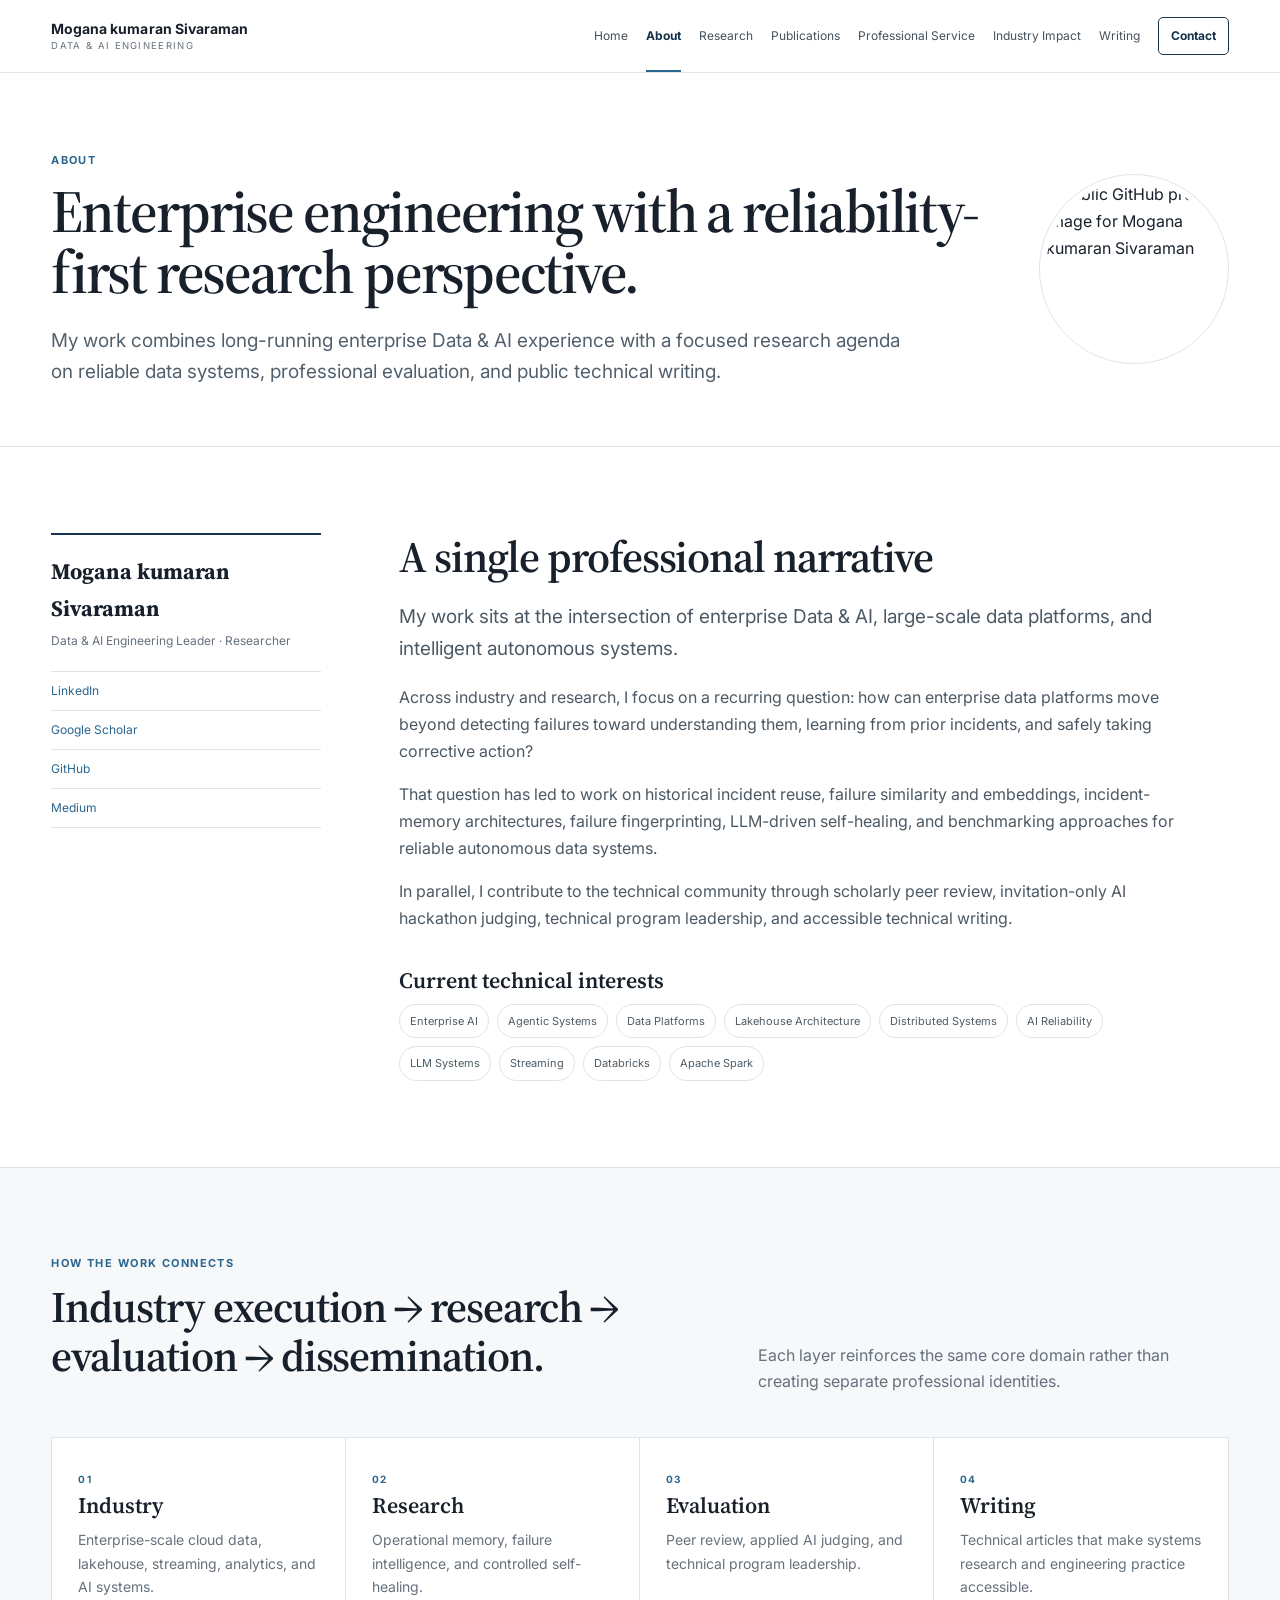
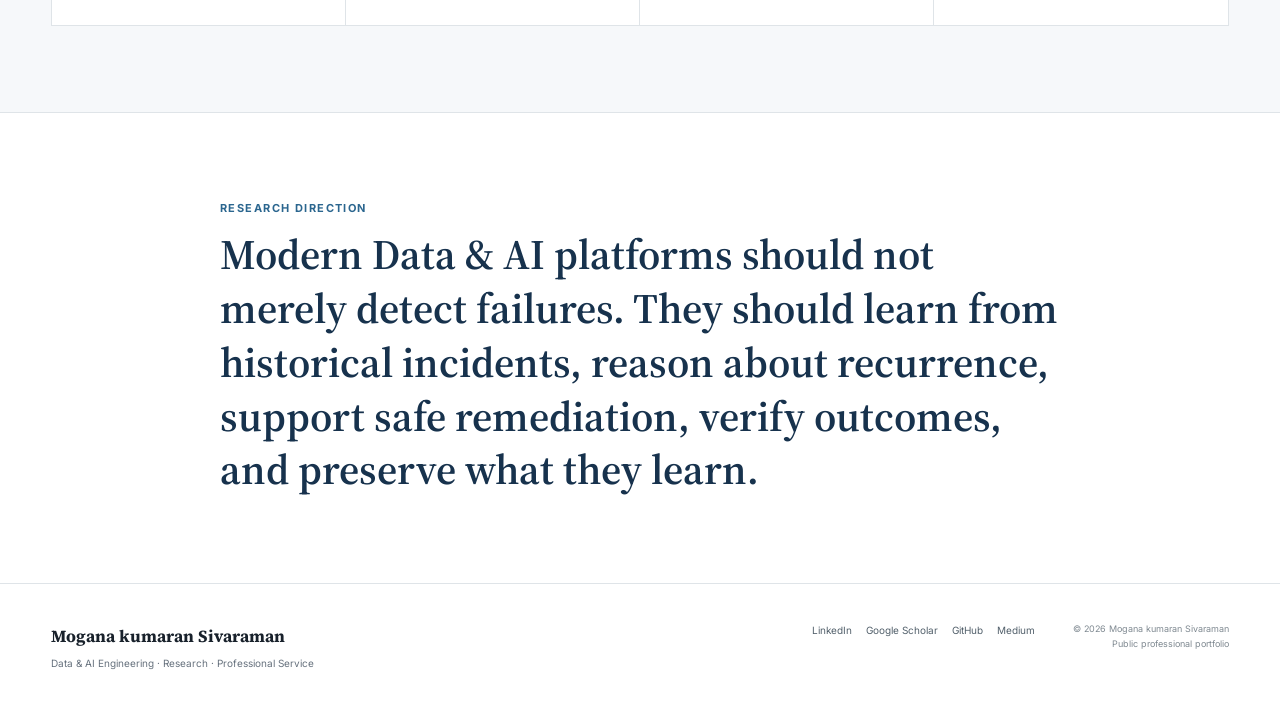
==== about.html @ 0a584a4e "v1 draft of portfolio v1 draft of portfolio" ====
<!doctype html><html lang="en"><head>
<meta charset="utf-8"><meta name="viewport" content="width=device-width,initial-scale=1">
<title>About | Mogana kumaran Sivaraman</title><meta name="description" content="Professional background and technical focus of Mogana kumaran Sivaraman in Data &amp; AI Engineering, enterprise data platforms, AI systems, and reliability research.">
<link rel="canonical" href="https://YOUR-DOMAIN.com/about.html"><link rel="icon" href="favicon.svg" type="image/svg+xml"><link rel="stylesheet" href="styles.css">
<link rel="preconnect" href="https://fonts.googleapis.com"><link rel="preconnect" href="https://fonts.gstatic.com" crossorigin>
<link href="https://fonts.googleapis.com/css2?family=Inter:wght@400;500;600;700&amp;family=Source+Serif+4:opsz,wght@8..60,500;8..60,600&amp;display=swap" rel="stylesheet">
<meta property="og:title" content="About | Mogana kumaran Sivaraman"><meta property="og:description" content="Professional background and technical focus of Mogana kumaran Sivaraman in Data &amp; AI Engineering, enterprise data platforms, AI systems, and reliability research."><meta property="og:type" content="profile"><meta property="og:url" content="https://YOUR-DOMAIN.com/about.html">
<script type="application/ld+json">{"@context":"https://schema.org","@type":"ProfilePage","mainEntity":{"@type":"Person","name":"Mogana kumaran Sivaraman","url":"https://YOUR-DOMAIN.com/","jobTitle":"Data & AI Engineering Leader and Researcher","image":"https://avatars.githubusercontent.com/u/12140882?v=4","knowsAbout":["Enterprise Data & AI","Agentic Data Systems","Lakehouse Reliability","Operational Intelligence","Large Language Models","AI Reliability","Data Platform Architecture"],"sameAs":["https://www.linkedin.com/in/mogana-kumaran-s-8ab02026/","https://scholar.google.com/citations?user=x5o-nY0AAAAJ&hl=en","https://github.com/moganakumaran","https://medium.com/@moganakumaran"]}}</script>
</head><body><a class="skip-link" href="#main">Skip to content</a>
<header class="site-header"><div class="shell nav-shell">
<a class="brand" href="index.html" aria-label="Mogana kumaran Sivaraman home"><span class="brand-text"><strong>Mogana kumaran Sivaraman</strong><small>Data &amp; AI Engineering</small></span></a>
<button class="menu-btn" aria-label="Toggle navigation" aria-expanded="false" aria-controls="site-nav">Menu</button>
<nav class="nav-links" id="site-nav" aria-label="Primary"><a class="nav-link" href="index.html">Home</a><a class="nav-link active" href="about.html" aria-current="page">About</a><a class="nav-link" href="research.html">Research</a><a class="nav-link" href="publications.html">Publications</a><a class="nav-link" href="professional-service.html">Professional Service</a><a class="nav-link" href="industry-impact.html">Industry Impact</a><a class="nav-link" href="writing.html">Writing</a><a class="contact-button" href="contact.html">Contact</a></nav>
</div></header><main id="main">
<section class="page-hero"><div class="shell page-hero-grid"><div><div class="kicker">About</div><h1>Enterprise engineering with a reliability-first research perspective.</h1><p class="lede">My work combines long-running enterprise Data &amp; AI experience with a focused research agenda on reliable data systems, professional evaluation, and public technical writing.</p></div><img class="about-photo" src="https://avatars.githubusercontent.com/u/12140882?v=4" alt="Public GitHub profile image for Mogana kumaran Sivaraman"></div></section>
<section class="section"><div class="shell about-layout"><aside class="profile-sidebar"><div class="sidebar-name"><strong>Mogana kumaran Sivaraman</strong><span>Data &amp; AI Engineering Leader · Researcher</span></div><div class="sidebar-links"><a href="https://www.linkedin.com/in/mogana-kumaran-s-8ab02026/" target="_blank" rel="me noopener">LinkedIn</a><a href="https://scholar.google.com/citations?user=x5o-nY0AAAAJ&hl=en" target="_blank" rel="me noopener">Google Scholar</a><a href="https://github.com/moganakumaran" target="_blank" rel="me noopener">GitHub</a><a href="https://medium.com/@moganakumaran" target="_blank" rel="me noopener">Medium</a></div></aside><div class="prose-column"><h2>A single professional narrative</h2><p class="large-copy">My work sits at the intersection of enterprise Data &amp; AI, large-scale data platforms, and intelligent autonomous systems.</p><p>Across industry and research, I focus on a recurring question: how can enterprise data platforms move beyond detecting failures toward understanding them, learning from prior incidents, and safely taking corrective action?</p><p>That question has led to work on historical incident reuse, failure similarity and embeddings, incident-memory architectures, failure fingerprinting, LLM-driven self-healing, and benchmarking approaches for reliable autonomous data systems.</p><p>In parallel, I contribute to the technical community through scholarly peer review, invitation-only AI hackathon judging, technical program leadership, and accessible technical writing.</p><h3>Current technical interests</h3><div class="tag-cloud"><span>Enterprise AI</span><span>Agentic Systems</span><span>Data Platforms</span><span>Lakehouse Architecture</span><span>Distributed Systems</span><span>AI Reliability</span><span>LLM Systems</span><span>Streaming</span><span>Databricks</span><span>Apache Spark</span></div></div></div></section>
<section class="section soft"><div class="shell"><div class="section-intro"><div><div class="kicker">How the work connects</div><h2>Industry execution → research → evaluation → dissemination.</h2></div><p>Each layer reinforces the same core domain rather than creating separate professional identities.</p></div><div class="process-grid"><article><span>01</span><h3>Industry</h3><p>Enterprise-scale cloud data, lakehouse, streaming, analytics, and AI systems.</p></article><article><span>02</span><h3>Research</h3><p>Operational memory, failure intelligence, and controlled self-healing.</p></article><article><span>03</span><h3>Evaluation</h3><p>Peer review, applied AI judging, and technical program leadership.</p></article><article><span>04</span><h3>Writing</h3><p>Technical articles that make systems research and engineering practice accessible.</p></article></div></div></section>
<section class="section statement-section"><div class="shell narrow"><div class="kicker">Research direction</div><blockquote>Modern Data &amp; AI platforms should not merely detect failures. They should learn from historical incidents, reason about recurrence, support safe remediation, verify outcomes, and preserve what they learn.</blockquote></div></section>
</main><footer class="site-footer"><div class="shell footer-grid">
<div><strong>Mogana kumaran Sivaraman</strong><p>Data &amp; AI Engineering · Research · Professional Service</p></div>
<nav class="footer-links" aria-label="External profiles"><a href="https://www.linkedin.com/in/mogana-kumaran-s-8ab02026/" target="_blank" rel="me noopener">LinkedIn</a><a href="https://scholar.google.com/citations?user=x5o-nY0AAAAJ&hl=en" target="_blank" rel="me noopener">Google Scholar</a><a href="https://github.com/moganakumaran" target="_blank" rel="me noopener">GitHub</a><a href="https://medium.com/@moganakumaran" target="_blank" rel="me noopener">Medium</a></nav>
<div class="footer-meta">© <span data-year></span> Mogana kumaran Sivaraman<br><span>Public professional portfolio</span></div>
</div></footer><script src="script.js"></script></body></html>
---- styles.css ----
:root{
  --bg:#ffffff;--surface:#f6f8fa;--surface-2:#eef2f5;--ink:#18212b;--muted:#66717d;--line:#dfe4e8;
  --navy:#17324d;--navy-2:#244c6e;--blue:#2b668f;--blue-soft:#eaf2f7;--green:#2f6d5f;--green-soft:#edf6f2;
  --serif:"Source Serif 4","Iowan Old Style","Palatino Linotype",Georgia,serif;
  --sans:"Inter","SF Pro Text","Segoe UI",system-ui,-apple-system,sans-serif;
  --max:1220px;--narrow:840px;--shadow:0 18px 50px rgba(23,50,77,.08);--radius:10px;
}
*{box-sizing:border-box}html{scroll-behavior:smooth}body{margin:0;background:var(--bg);color:var(--ink);font-family:var(--sans);line-height:1.68;-webkit-font-smoothing:antialiased}a{color:var(--blue);text-decoration:none}a:hover{text-decoration:underline}svg{width:1em;height:1em;fill:none;stroke:currentColor;stroke-width:1.8;stroke-linecap:round;stroke-linejoin:round;vertical-align:-.14em}.shell{width:min(92%,var(--max));margin:0 auto}.narrow{max-width:var(--narrow)}.skip-link{position:absolute;left:-10000px;top:10px;background:#fff;border:1px solid var(--line);padding:10px 14px;z-index:999}.skip-link:focus{left:10px}.kicker,.eyebrow{text-transform:uppercase;letter-spacing:.13em;font-size:11px;font-weight:700;color:var(--blue);margin-bottom:11px}.kicker.light{color:#a9c9df}h1,h2,h3,blockquote{font-family:var(--serif);font-weight:600;color:var(--ink)}h1{font-size:clamp(42px,5.9vw,72px);line-height:1.02;letter-spacing:-.035em;margin:0 0 22px}h2{font-size:clamp(30px,3.4vw,44px);line-height:1.13;letter-spacing:-.024em;margin:0 0 14px}h3{font-size:22px;line-height:1.28;margin:0 0 9px}.lede{font-size:19px;line-height:1.65;color:#52606d;margin:0;max-width:850px}.large-copy{font-size:19px;color:#485661;line-height:1.7}.section{padding:86px 0}.section.soft{background:var(--surface);border-top:1px solid var(--line);border-bottom:1px solid var(--line)}.section-intro{display:grid;grid-template-columns:minmax(0,1.15fr) minmax(300px,.85fr);gap:70px;align-items:end;margin-bottom:42px}.section-intro>p{color:var(--muted);margin:0}.section-side-link{justify-self:end;align-self:end;font-weight:700;font-size:13px}.section-cta{margin-top:32px}.text-link{display:inline-flex;align-items:center;gap:8px;font-size:13px;font-weight:600}.text-link.strong{font-weight:700}.button{display:inline-flex;align-items:center;gap:8px;min-height:44px;padding:10px 15px;border:1px solid var(--navy);border-radius:6px;font-size:13px;font-weight:700;transition:transform .15s ease,box-shadow .15s ease}.button:hover{text-decoration:none;transform:translateY(-1px)}.button.primary{background:var(--navy);color:#fff}.button.secondary{background:#fff;color:var(--navy)}.button.text-button{border-color:transparent;color:var(--navy);padding-inline:5px}.light-button{background:#fff;color:var(--navy);border-color:#fff}
.site-header{position:sticky;top:0;z-index:80;background:rgba(255,255,255,.96);backdrop-filter:blur(14px);border-bottom:1px solid rgba(223,228,232,.9)}.nav-shell{min-height:72px;display:flex;align-items:center;justify-content:space-between;gap:26px}.brand{display:flex;align-items:center;color:var(--ink);min-width:252px}.brand:hover{text-decoration:none}.brand-monogram{width:38px;height:38px;display:grid;place-items:center;border:1px solid var(--navy);color:var(--navy);font-family:var(--serif);font-weight:700;font-size:13px}.brand-text{display:grid;line-height:1.12}.brand-text strong{font-size:14px;letter-spacing:.002em}.brand-text small{font-size:9.5px;text-transform:uppercase;letter-spacing:.14em;color:var(--muted);margin-top:4px}.nav-links{display:flex;align-items:center;gap:18px;font-size:12px;white-space:nowrap}.nav-link{color:#45515c;padding:26px 0 24px;border-bottom:2px solid transparent}.nav-link.active{color:var(--navy);border-color:var(--blue);font-weight:700}.contact-button{padding:8px 12px;border:1px solid var(--navy);border-radius:5px;color:var(--navy);font-weight:700}.contact-button:hover{text-decoration:none;background:var(--navy);color:#fff}.menu-btn{display:none;border:1px solid var(--line);background:#fff;border-radius:5px;padding:8px 11px;color:var(--ink)}
.hero{padding:88px 0 78px}.hero-layout{display:grid;grid-template-columns:minmax(0,1.35fr) minmax(270px,.65fr);gap:82px;align-items:center}.hero-role{font-size:15px;font-weight:650;color:var(--navy);margin:-8px 0 20px}.hero-actions{display:flex;gap:10px;align-items:center;flex-wrap:wrap;margin:30px 0 26px}.identity-links{display:flex;gap:17px;flex-wrap:wrap;font-size:12px}.identity-links a{color:#4a5862;font-weight:600}.portrait-panel{background:var(--surface);border:1px solid var(--line);padding:12px;box-shadow:var(--shadow)}.profile-photo{display:block;width:100%;aspect-ratio:1/1;object-fit:cover;background:var(--surface-2)}.portrait-caption{padding:18px 10px 10px;display:grid}.portrait-caption strong{font-family:var(--serif);font-size:19px}.portrait-caption span{font-size:12px;color:var(--navy);margin-top:4px}.portrait-caption small{font-size:10px;line-height:1.5;color:#87919a;margin-top:10px}.credibility-strip{background:var(--navy);color:#fff}.metrics{display:grid;grid-template-columns:repeat(4,1fr)}.metrics>div{padding:27px 25px;border-right:1px solid rgba(255,255,255,.14)}.metrics>div:last-child{border-right:0}.metrics strong{display:block;font-family:var(--serif);font-size:34px;line-height:1}.metrics span{display:block;font-size:11px;color:#c6d5df;margin-top:8px}.focus-grid{display:grid;grid-template-columns:repeat(3,1fr);border:1px solid var(--line);background:#fff}.focus-grid.four{grid-template-columns:repeat(4,1fr)}.focus-grid article{padding:28px;border-right:1px solid var(--line)}.focus-grid article:last-child{border-right:0}.focus-grid article>span,.process-grid article>span{font-size:10px;letter-spacing:.13em;color:var(--blue);font-weight:700}.focus-grid p,.process-grid p{color:var(--muted);font-size:14px;margin:0}.research-ribbon{list-style:none;margin:0;padding:0;display:grid;grid-template-columns:repeat(7,1fr);border:1px solid var(--line);background:#fff}.research-ribbon li{position:relative;padding:22px 15px;min-height:178px;border-right:1px solid var(--line);display:flex;flex-direction:column}.research-ribbon li:last-child{border-right:0}.research-ribbon li:not(:last-child)::after{content:"";position:absolute;right:-5px;top:33px;width:9px;height:9px;background:#fff;border-top:1px solid var(--line);border-right:1px solid var(--line);transform:rotate(45deg);z-index:2}.arc-step{font-size:10px;color:#9aa4ab}.arc-year{font-size:11px;color:var(--blue);margin-top:16px}.research-ribbon strong{font-family:var(--serif);font-size:17px;margin-top:5px}.research-ribbon small{color:var(--muted);font-size:10px;margin-top:auto}.feature-grid{display:grid;grid-template-columns:repeat(3,1fr);gap:16px}.feature-card{border:1px solid var(--line);padding:26px;background:#fff;display:flex;flex-direction:column;min-height:255px}.feature-card p{color:var(--muted);font-size:14px}.feature-card .text-link{margin-top:auto}.service-highlight{background:var(--navy);color:#fff}.service-highlight h2,.service-highlight h3{color:#fff}.light-intro>p{color:#c5d4de}.service-feature-grid{display:grid;grid-template-columns:repeat(3,1fr);gap:14px}.service-feature-grid article{border:1px solid rgba(255,255,255,.18);padding:25px;background:rgba(255,255,255,.035)}.service-feature-grid article>span{font-size:10px;letter-spacing:.1em;text-transform:uppercase;color:#9fc4db}.service-feature-grid p{font-size:13px;color:#c6d3dc}.micro-links{display:flex;gap:10px;flex-wrap:wrap;margin-top:18px}.micro-links a{font-size:11px;color:#dbeaf3;border-bottom:1px solid rgba(219,234,243,.35)}.editorial-split{display:grid;grid-template-columns:minmax(0,.8fr) minmax(0,1.2fr);gap:78px}.editorial-list{border-top:1px solid var(--line)}.editorial-list a{display:grid;grid-template-columns:1fr 18px;gap:14px;padding:18px 0;border-bottom:1px solid var(--line);color:var(--ink)}.editorial-list a:hover{text-decoration:none}.editorial-list span{display:block;text-transform:uppercase;letter-spacing:.09em;font-size:9px;color:var(--blue);margin-bottom:5px}.editorial-list strong{font-size:13px}.editorial-list svg{grid-column:2;grid-row:1;margin-top:11px}
.page-hero{padding:78px 0 58px;border-bottom:1px solid var(--line);background:#fff}.page-hero h1{font-size:clamp(40px,5vw,60px)}.page-hero-grid{display:grid;grid-template-columns:1fr 190px;gap:60px;align-items:center}.about-photo{width:190px;height:190px;border-radius:50%;object-fit:cover;border:1px solid var(--line);padding:6px;background:#fff}.about-layout{display:grid;grid-template-columns:270px 1fr;gap:78px}.profile-sidebar{position:sticky;top:104px;align-self:start;border-top:2px solid var(--navy);padding-top:18px}.sidebar-name{display:grid}.sidebar-name strong{font-family:var(--serif);font-size:22px}.sidebar-name span{font-size:12px;color:var(--muted);margin-top:4px}.sidebar-links{display:grid;margin-top:20px;border-top:1px solid var(--line)}.sidebar-links a{padding:9px 0;border-bottom:1px solid var(--line);font-size:12px}.sidebar-note{font-size:10px;color:#8a949c;line-height:1.55;margin-top:17px}.prose-column{max-width:780px}.prose-column p{color:#4c5964}.prose-column h3{margin-top:35px}.tag-cloud{display:flex;flex-wrap:wrap;gap:8px}.tag-cloud span,.technology-band span{padding:7px 10px;border:1px solid var(--line);background:#fff;border-radius:999px;font-size:11px;color:#4f5d67}.process-grid{display:grid;grid-template-columns:repeat(4,1fr);border:1px solid var(--line);background:#fff}.process-grid article{padding:26px;border-right:1px solid var(--line)}.process-grid article:last-child{border-right:0}.statement-section blockquote,.research-thesis blockquote{font-size:clamp(26px,4vw,42px);line-height:1.28;margin:0;color:var(--navy)}
.research-thesis{padding-top:68px;padding-bottom:68px}.research-timeline{border-top:1px solid var(--line)}.research-entry{display:grid;grid-template-columns:115px 1fr;gap:35px;padding:37px 0;border-bottom:1px solid var(--line)}.research-marker{display:grid;align-content:start;gap:6px}.research-marker span{font-size:10px;color:#98a3ab}.research-marker strong{font-family:var(--serif);font-size:28px;color:var(--navy)}.research-copy h2{font-size:30px}.research-copy>p{color:var(--muted);margin:0 0 18px}.research-meta{display:grid;grid-template-columns:1fr 1fr;gap:13px}.research-meta span{border-left:2px solid #c8d9e4;padding-left:12px;font-size:12px;color:#596771}.research-meta b{display:block;color:var(--navy);font-size:10px;text-transform:uppercase;letter-spacing:.09em;margin-bottom:3px}.architecture{display:flex;align-items:stretch;gap:6px;overflow-x:auto;padding:10px 0 16px}.arch-node{min-width:140px;flex:1;border:1px solid var(--line);background:#fff;padding:16px}.arch-node span{display:block;font-size:9px;color:#9aa4ab}.arch-node strong{display:block;font-family:var(--serif);font-size:16px;margin-top:8px}.arch-node small{font-size:9px;color:var(--muted)}.arch-arrow{display:grid;place-items:center;color:#94a6b2}.callout{border-left:3px solid var(--blue);padding:4px 0 4px 20px}.callout p{color:var(--muted)}
.publication-shell{max-width:1040px}.publication-toolbar{display:flex;justify-content:space-between;gap:25px;align-items:center;padding-bottom:25px;border-bottom:1px solid var(--line)}.publication-toolbar>div{display:grid}.publication-toolbar strong{font-family:var(--serif);font-size:19px}.publication-toolbar span{font-size:11px;color:var(--muted);margin-top:3px}.publication-row{display:grid;grid-template-columns:90px 1fr;gap:32px;padding:32px 0;border-bottom:1px solid var(--line)}.pub-year{font-family:var(--serif);font-size:27px;color:var(--navy)}.pub-main h2{font-size:28px}.pub-main>p{color:var(--muted);margin:0 0 13px}.publication-links{display:flex;gap:15px;flex-wrap:wrap}.publication-links a{display:inline-flex;align-items:center;gap:5px;font-size:11px;font-weight:600}.editorial-note{margin-top:30px;background:var(--surface);border-left:3px solid #b8cedd;padding:18px 20px;font-size:12px;color:#5a6872}
.subnav{position:sticky;top:72px;z-index:40;background:#fff;border-bottom:1px solid var(--line)}.subnav .shell{display:flex;gap:24px;overflow:auto}.subnav a{padding:13px 0;font-size:11px;white-space:nowrap;color:#52606a;font-weight:600}.service-stack{display:grid;gap:22px}.service-card{border:1px solid var(--line);background:#fff;padding:31px}.service-top{display:flex;justify-content:space-between;gap:30px;align-items:start}.service-card h2{font-size:31px}.role-badge{display:inline-block;background:var(--navy);color:#fff;padding:5px 9px;font-size:9px;text-transform:uppercase;letter-spacing:.1em;border-radius:3px}.verified-mark{font-size:10px;text-transform:uppercase;letter-spacing:.09em;color:var(--green);background:var(--green-soft);padding:6px 8px;border:1px solid #d3e8df}.verified-mark.neutral{color:var(--navy);background:var(--blue-soft);border-color:#d5e5ef}.service-org{font-size:12px;color:var(--navy);font-weight:600}.service-card>p:not(.service-org){color:var(--muted)}.service-facts{display:grid;grid-template-columns:1fr 1fr;gap:14px;margin:22px 0}.service-facts>div{background:var(--surface);padding:14px}.service-facts strong{display:block;font-size:9px;text-transform:uppercase;letter-spacing:.09em;color:var(--blue);margin-bottom:4px}.service-facts span{font-size:12px;color:#55626d}.evidence-block{display:grid;grid-template-columns:1fr 1fr;gap:20px;border-top:1px solid var(--line);padding-top:20px}.evidence-label{display:block;font-size:9px;text-transform:uppercase;letter-spacing:.11em;font-weight:700;color:#7a858e;margin-bottom:8px}.evidence-links{display:flex;gap:7px;flex-wrap:wrap}.evidence-links a{display:inline-flex;align-items:center;gap:4px;padding:5px 7px;border:1px solid var(--line);background:#fff;font-size:10px;color:#49606f}.review-summary{display:grid;grid-template-columns:260px 1fr;gap:38px}.review-metrics{display:grid;align-content:start;border:1px solid var(--line);background:#fff}.review-metrics>div{padding:22px;border-bottom:1px solid var(--line)}.review-metrics>div:last-child{border-bottom:0}.review-metrics strong{display:block;font-family:var(--serif);font-size:33px;color:var(--navy)}.review-metrics span{font-size:10px;color:var(--muted)}.review-domains{display:grid;grid-template-columns:1fr 1fr;gap:14px}.review-domain{background:#fff;border:1px solid var(--line);padding:20px}.review-domain h3{font-size:19px}.venue-list{display:flex;flex-wrap:wrap;gap:6px;margin-top:12px}.venue-list a{border:1px solid #d9e4eb;background:#fff;padding:5px 7px;border-radius:999px;font-size:9px;color:#4a5c68}.review-details{border:1px solid var(--line);background:#fff}.review-details summary{cursor:pointer;list-style:none;padding:17px 19px;font-weight:700;font-size:13px;display:flex;justify-content:space-between}.review-details summary::-webkit-details-marker{display:none}.review-details summary span{color:var(--muted);font-weight:500}.table-wrap{overflow:auto;border-top:1px solid var(--line)}table{border-collapse:collapse;width:100%;min-width:940px;font-size:11px}th,td{text-align:left;vertical-align:top;padding:12px 13px;border-bottom:1px solid var(--line)}th{background:var(--surface);font-size:9px;text-transform:uppercase;letter-spacing:.09em;color:#66727b}td:nth-child(2){white-space:nowrap;color:var(--navy)}td a{font-weight:600}.table-links{display:flex;flex-direction:column;gap:5px}.public-proof{margin-top:24px;border-left:3px solid var(--green);padding-left:18px;max-width:900px}.public-proof p{font-size:12px;color:var(--muted)}.speaking-row{display:grid;grid-template-columns:1fr 1fr;gap:50px;border-top:1px solid var(--line);border-bottom:1px solid var(--line);padding:28px 0}.speaking-row p{color:var(--muted)}
.impact-grid{display:grid;grid-template-columns:repeat(3,1fr);gap:16px}.impact-grid article{border:1px solid var(--line);padding:27px}.impact-grid article p{font-size:13px;color:#5a6670}.impact-grid article p strong{color:var(--navy)}.technology-band{display:flex;flex-wrap:wrap;gap:9px}.technology-band span{background:#fff}.featured-article{display:grid;grid-template-columns:1fr 180px;gap:40px;align-items:center;border:1px solid var(--line);padding:36px;color:var(--ink);background:#fff}.featured-article:hover{text-decoration:none;box-shadow:var(--shadow)}.featured-article p{color:var(--muted);max-width:760px}.featured-article>div>span{font-size:12px;color:var(--blue);font-weight:700}.feature-mark{width:180px;height:180px;background:var(--navy);color:#fff;display:grid;place-items:center;text-align:center;font-family:var(--serif);font-size:30px;line-height:1.05}.writing-layout{display:grid;gap:60px}.writing-category{display:grid;grid-template-columns:260px 1fr;gap:45px}.category-heading span{font-size:10px;color:var(--muted)}.article-list{border-top:1px solid var(--line)}.article-row{display:grid;grid-template-columns:1fr 18px;gap:15px;padding:17px 0;border-bottom:1px solid var(--line);color:var(--ink)}.article-row:hover{text-decoration:none}.article-row span{display:block;font-size:9px;text-transform:uppercase;letter-spacing:.09em;color:var(--blue);margin-bottom:4px}.article-row strong{font-size:13px}.article-row svg{margin-top:10px}.contact-grid{display:grid;grid-template-columns:1fr 1fr;border:1px solid var(--line)}.contact-grid a{display:grid;grid-template-columns:1fr 20px;padding:28px;color:var(--ink);border-right:1px solid var(--line);border-bottom:1px solid var(--line)}.contact-grid a:nth-child(2n){border-right:0}.contact-grid a:nth-last-child(-n+2){border-bottom:0}.contact-grid a:hover{text-decoration:none;background:var(--surface)}.contact-grid span,.contact-grid small,.contact-grid strong{grid-column:1}.contact-grid span{font-size:9px;text-transform:uppercase;letter-spacing:.1em;color:var(--blue)}.contact-grid strong{font-family:var(--serif);font-size:25px;margin-top:7px}.contact-grid small{color:var(--muted);margin-top:5px}.contact-grid svg{grid-column:2;grid-row:1/4;align-self:center}
.site-footer{border-top:1px solid var(--line);padding:38px 0;background:#fff}.footer-grid{display:grid;grid-template-columns:1fr auto auto;gap:38px;align-items:start}.footer-grid>div:first-child{display:grid}.footer-grid strong{font-family:var(--serif);font-size:17px}.footer-grid p{margin:4px 0 0;font-size:10px;color:var(--muted)}.footer-links{display:flex;gap:14px;flex-wrap:wrap}.footer-links a{font-size:10px;color:#52606b}.footer-meta{text-align:right;font-size:9px;color:#7f8991;line-height:1.6}
@media(max-width:1120px){.nav-links{gap:12px}.nav-link{font-size:11px}.brand{min-width:auto}.brand-text small{display:none}.hero-layout{gap:50px}.research-ribbon{grid-template-columns:repeat(4,1fr)}.research-ribbon li{border-bottom:1px solid var(--line)}.research-ribbon li:nth-child(4){border-right:0}.research-ribbon li:not(:last-child)::after{display:none}.focus-grid.four{grid-template-columns:repeat(2,1fr)}.focus-grid.four article:nth-child(2){border-right:0}.focus-grid.four article:nth-child(-n+2){border-bottom:1px solid var(--line)}}
@media(max-width:900px){.menu-btn{display:block}.nav-shell{position:relative}.nav-links{display:none;position:absolute;top:72px;left:0;right:0;background:#fff;border-bottom:1px solid var(--line);padding:12px 4%;flex-direction:column;align-items:stretch;gap:0;box-shadow:var(--shadow)}.nav-links.open{display:flex}.nav-link{padding:11px 0;border-bottom:1px solid var(--line)}.nav-link.active{border-bottom-color:var(--line);border-left:2px solid var(--blue);padding-left:10px}.contact-button{text-align:center;margin:10px 0}.hero-layout,.page-hero-grid,.about-layout,.section-intro,.editorial-split,.review-summary,.writing-category{grid-template-columns:1fr}.portrait-panel{max-width:420px}.section-intro{gap:16px}.section-side-link{justify-self:start}.metrics{grid-template-columns:repeat(2,1fr)}.metrics>div:nth-child(2){border-right:0}.metrics>div:nth-child(-n+2){border-bottom:1px solid rgba(255,255,255,.14)}.focus-grid,.feature-grid,.service-feature-grid,.impact-grid{grid-template-columns:1fr}.focus-grid article,.process-grid article{border-right:0;border-bottom:1px solid var(--line)}.focus-grid article:last-child,.process-grid article:last-child{border-bottom:0}.research-ribbon{grid-template-columns:repeat(2,1fr)}.research-ribbon li:nth-child(even){border-right:0}.feature-grid{gap:12px}.service-feature-grid{gap:10px}.profile-sidebar{position:static}.about-photo{width:145px;height:145px}.process-grid{grid-template-columns:1fr 1fr}.review-domains{grid-template-columns:1fr}.service-top{display:grid;gap:10px}.service-facts,.evidence-block,.research-meta{grid-template-columns:1fr}.featured-article{grid-template-columns:1fr}.feature-mark{width:100%;height:150px}.footer-grid{grid-template-columns:1fr}.footer-meta{text-align:left}.subnav{top:72px}}
@media(max-width:620px){.section{padding:66px 0}.hero{padding:66px 0 58px}.page-hero{padding:60px 0 46px}.brand-text strong{font-size:11px}.metrics{grid-template-columns:1fr}.metrics>div{border-right:0;border-bottom:1px solid rgba(255,255,255,.14)}.metrics>div:last-child{border-bottom:0}.research-ribbon{grid-template-columns:1fr}.research-ribbon li{border-right:0}.focus-grid.four{grid-template-columns:1fr}.focus-grid.four article{border-right:0;border-bottom:1px solid var(--line)}.research-entry{grid-template-columns:74px 1fr;gap:18px}.research-copy h2,.pub-main h2{font-size:24px}.publication-row{grid-template-columns:60px 1fr;gap:18px}.publication-toolbar{align-items:flex-start;flex-direction:column}.process-grid{grid-template-columns:1fr}.speaking-row,.contact-grid{grid-template-columns:1fr}.contact-grid a,.contact-grid a:nth-child(2n){border-right:0}.contact-grid a:nth-last-child(2){border-bottom:1px solid var(--line)}.contact-grid a:last-child{border-bottom:0}.service-card{padding:22px}.profile-photo{aspect-ratio:4/3}.portrait-panel{padding:9px}.subnav .shell{gap:18px}}
@media(prefers-reduced-motion:reduce){html{scroll-behavior:auto}.button{transition:none}}
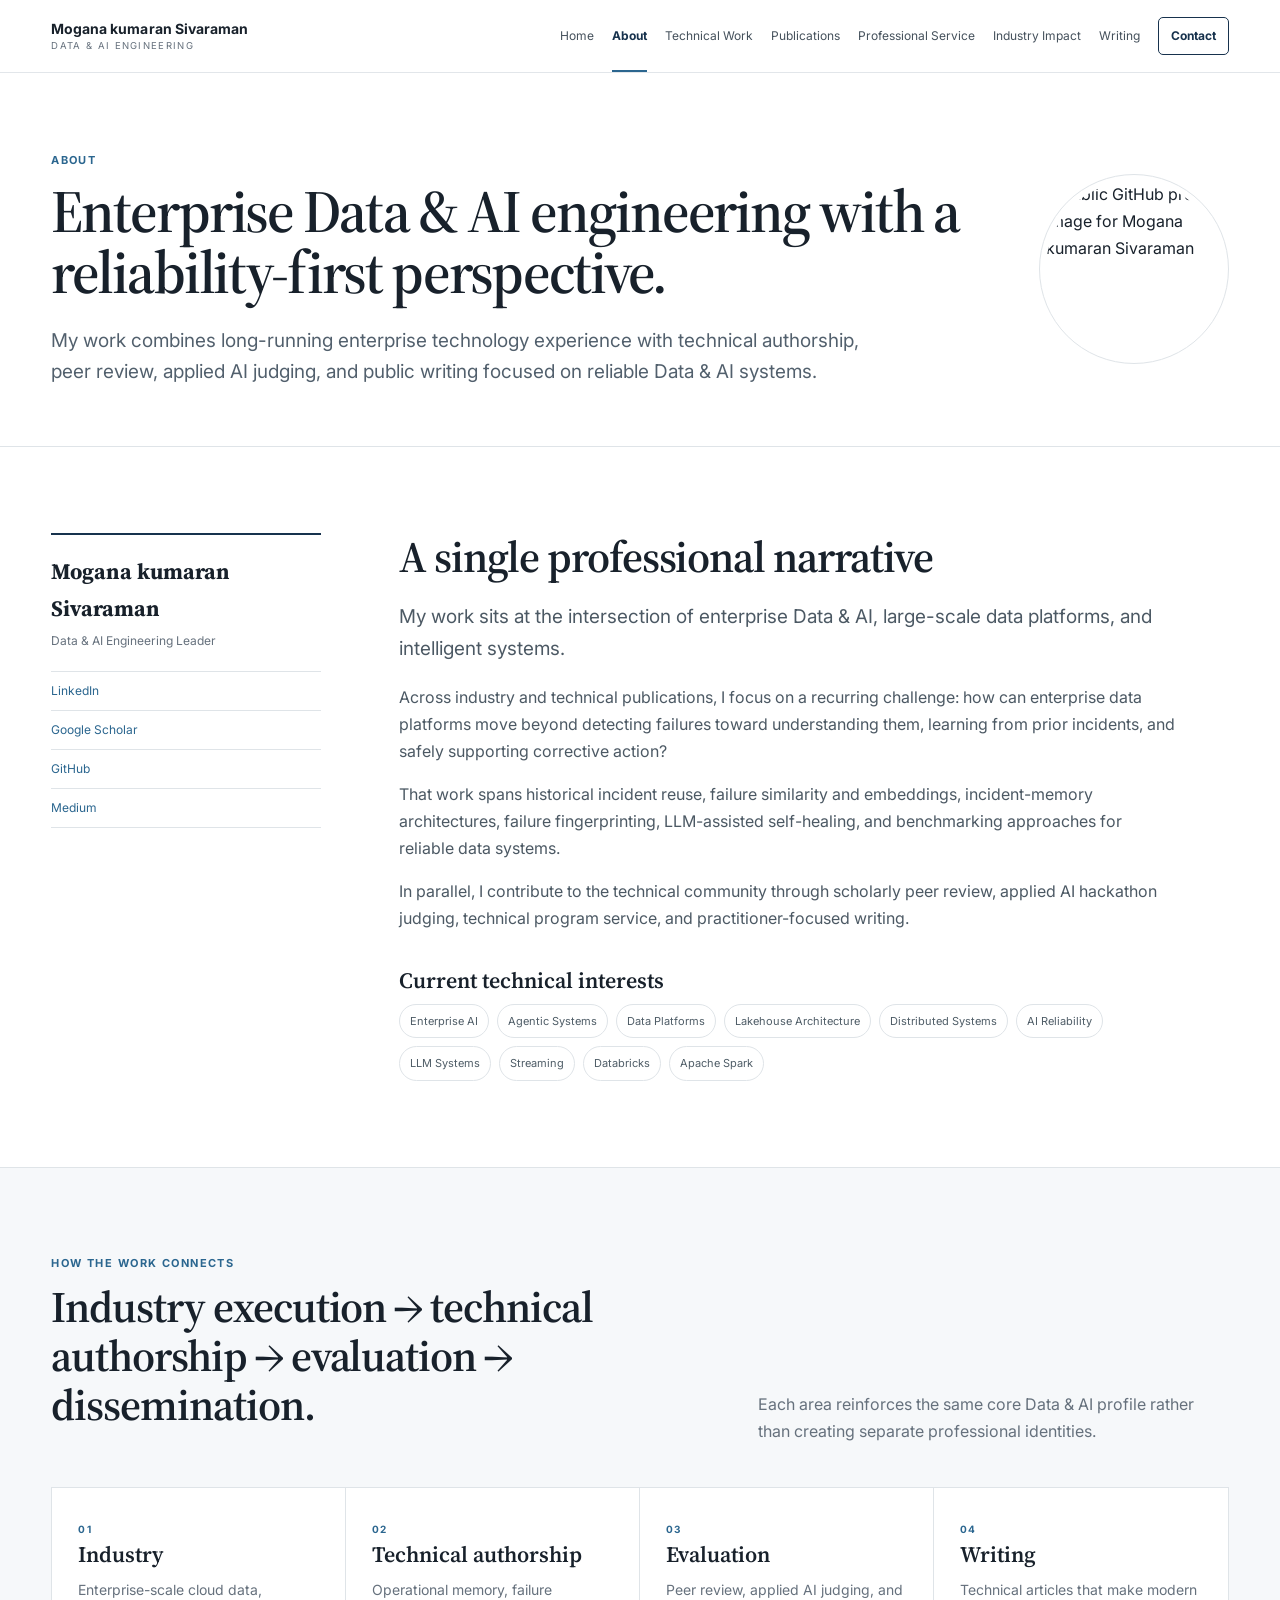
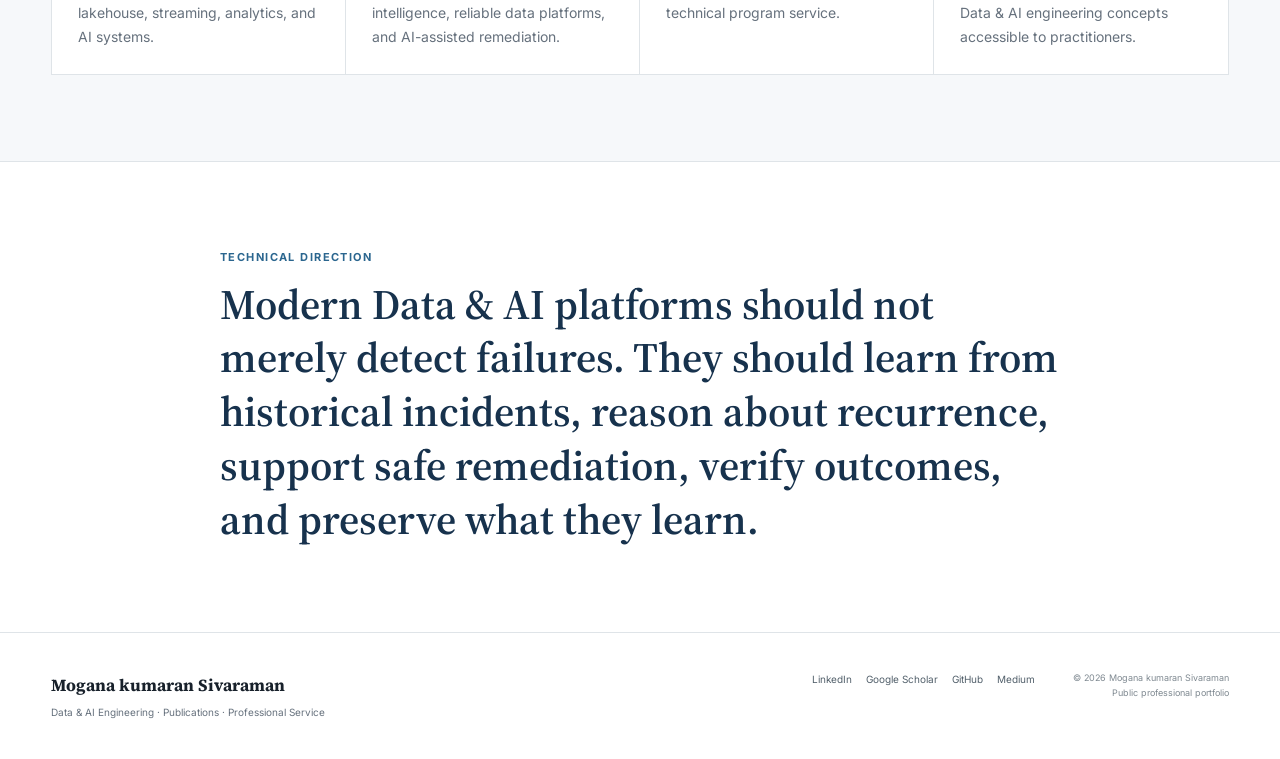
==== commit a93058d4: "Align About page with Data and AI leadership narrative" ====
--- a/about.html
+++ b/about.html
@@ -1,23 +1,20 @@
-<!doctype html><html lang="en"><head>
-<meta charset="utf-8"><meta name="viewport" content="width=device-width,initial-scale=1">
-<title>About | Mogana kumaran Sivaraman</title><meta name="description" content="Professional background and technical focus of Mogana kumaran Sivaraman in Data &amp; AI Engineering, enterprise data platforms, AI systems, and reliability research.">
-<link rel="canonical" href="https://YOUR-DOMAIN.com/about.html"><link rel="icon" href="favicon.svg" type="image/svg+xml"><link rel="stylesheet" href="styles.css">
-<link rel="preconnect" href="https://fonts.googleapis.com"><link rel="preconnect" href="https://fonts.gstatic.com" crossorigin>
-<link href="https://fonts.googleapis.com/css2?family=Inter:wght@400;500;600;700&amp;family=Source+Serif+4:opsz,wght@8..60,500;8..60,600&amp;display=swap" rel="stylesheet">
-<meta property="og:title" content="About | Mogana kumaran Sivaraman"><meta property="og:description" content="Professional background and technical focus of Mogana kumaran Sivaraman in Data &amp; AI Engineering, enterprise data platforms, AI systems, and reliability research."><meta property="og:type" content="profile"><meta property="og:url" content="https://YOUR-DOMAIN.com/about.html">
-<script type="application/ld+json">{"@context":"https://schema.org","@type":"ProfilePage","mainEntity":{"@type":"Person","name":"Mogana kumaran Sivaraman","url":"https://YOUR-DOMAIN.com/","jobTitle":"Data & AI Engineering Leader and Researcher","image":"https://avatars.githubusercontent.com/u/12140882?v=4","knowsAbout":["Enterprise Data & AI","Agentic Data Systems","Lakehouse Reliability","Operational Intelligence","Large Language Models","AI Reliability","Data Platform Architecture"],"sameAs":["https://www.linkedin.com/in/mogana-kumaran-s-8ab02026/","https://scholar.google.com/citations?user=x5o-nY0AAAAJ&hl=en","https://github.com/moganakumaran","https://medium.com/@moganakumaran"]}}</script>
-</head><body><a class="skip-link" href="#main">Skip to content</a>
+<!DOCTYPE html>
+<html lang="en"><head>
+<meta charset="utf-8"/><meta content="width=device-width,initial-scale=1" name="viewport"/>
+<title>About | Mogana kumaran Sivaraman</title><meta content="Professional background and technical focus of Mogana kumaran Sivaraman in enterprise Data &amp; AI Engineering, data platforms, AI systems, reliability, publications, and technical service." name="description"/>
+<link href="https://moganakumaran.github.io/portfolio/about.html" rel="canonical"/><link href="favicon.svg" rel="icon" type="image/svg+xml"/><link href="styles.css" rel="stylesheet"/>
+<link href="https://fonts.googleapis.com" rel="preconnect"/><link crossorigin="" href="https://fonts.gstatic.com" rel="preconnect"/>
+<link href="https://fonts.googleapis.com/css2?family=Inter:wght@400;500;600;700&amp;family=Source+Serif+4:opsz,wght@8..60,500;8..60,600&amp;display=swap" rel="stylesheet"/>
+<meta content="About | Mogana kumaran Sivaraman" property="og:title"/><meta content="Enterprise Data &amp; AI Engineering background, technical publications, professional service, and public technical writing." property="og:description"/><meta content="profile" property="og:type"/><meta content="https://moganakumaran.github.io/portfolio/about.html" property="og:url"/>
+<script type="application/ld+json">{"@context":"https://schema.org","@type":"ProfilePage","@id":"https://moganakumaran.github.io/portfolio/about.html#webpage","url":"https://moganakumaran.github.io/portfolio/about.html","name":"About | Mogana kumaran Sivaraman","mainEntity":{"@type":"Person","@id":"https://moganakumaran.github.io/portfolio/#person","name":"Mogana kumaran Sivaraman","url":"https://moganakumaran.github.io/portfolio/","jobTitle":"Data & AI Engineering Leader","image":"https://avatars.githubusercontent.com/u/12140882?v=4","knowsAbout":["Enterprise Data & AI","Data Platform Architecture","Agentic Data Systems","Lakehouse Reliability","Operational Intelligence","Large Language Models","AI Reliability"],"sameAs":["https://www.linkedin.com/in/mogana-kumaran-s-8ab02026/","https://scholar.google.com/citations?user=x5o-nY0AAAAJ&hl=en","https://github.com/moganakumaran","https://medium.com/@moganakumaran"]}}</script>
+<meta content="Mogana kumaran Sivaraman" property="og:site_name"/><meta content="https://avatars.githubusercontent.com/u/12140882?v=4" property="og:image"/><meta content="summary" name="twitter:card"/></head><body><a class="skip-link" href="#main">Skip to content</a>
 <header class="site-header"><div class="shell nav-shell">
-<a class="brand" href="index.html" aria-label="Mogana kumaran Sivaraman home"><span class="brand-text"><strong>Mogana kumaran Sivaraman</strong><small>Data &amp; AI Engineering</small></span></a>
-<button class="menu-btn" aria-label="Toggle navigation" aria-expanded="false" aria-controls="site-nav">Menu</button>
-<nav class="nav-links" id="site-nav" aria-label="Primary"><a class="nav-link" href="index.html">Home</a><a class="nav-link active" href="about.html" aria-current="page">About</a><a class="nav-link" href="research.html">Research</a><a class="nav-link" href="publications.html">Publications</a><a class="nav-link" href="professional-service.html">Professional Service</a><a class="nav-link" href="industry-impact.html">Industry Impact</a><a class="nav-link" href="writing.html">Writing</a><a class="contact-button" href="contact.html">Contact</a></nav>
+<a aria-label="Mogana kumaran Sivaraman home" class="brand" href="index.html"><span class="brand-text"><strong>Mogana kumaran Sivaraman</strong><small>Data &amp; AI Engineering</small></span></a>
+<button aria-controls="site-nav" aria-expanded="false" aria-label="Toggle navigation" class="menu-btn">Menu</button>
+<nav aria-label="Primary" class="nav-links" id="site-nav"><a class="nav-link" href="index.html">Home</a><a aria-current="page" class="nav-link active" href="about.html">About</a><a class="nav-link" href="research.html">Technical Work</a><a class="nav-link" href="publications.html">Publications</a><a class="nav-link" href="professional-service.html">Professional Service</a><a class="nav-link" href="industry-impact.html">Industry Impact</a><a class="nav-link" href="writing.html">Writing</a><a class="contact-button" href="contact.html">Contact</a></nav>
 </div></header><main id="main">
-<section class="page-hero"><div class="shell page-hero-grid"><div><div class="kicker">About</div><h1>Enterprise engineering with a reliability-first research perspective.</h1><p class="lede">My work combines long-running enterprise Data &amp; AI experience with a focused research agenda on reliable data systems, professional evaluation, and public technical writing.</p></div><img class="about-photo" src="https://avatars.githubusercontent.com/u/12140882?v=4" alt="Public GitHub profile image for Mogana kumaran Sivaraman"></div></section>
-<section class="section"><div class="shell about-layout"><aside class="profile-sidebar"><div class="sidebar-name"><strong>Mogana kumaran Sivaraman</strong><span>Data &amp; AI Engineering Leader · Researcher</span></div><div class="sidebar-links"><a href="https://www.linkedin.com/in/mogana-kumaran-s-8ab02026/" target="_blank" rel="me noopener">LinkedIn</a><a href="https://scholar.google.com/citations?user=x5o-nY0AAAAJ&hl=en" target="_blank" rel="me noopener">Google Scholar</a><a href="https://github.com/moganakumaran" target="_blank" rel="me noopener">GitHub</a><a href="https://medium.com/@moganakumaran" target="_blank" rel="me noopener">Medium</a></div></aside><div class="prose-column"><h2>A single professional narrative</h2><p class="large-copy">My work sits at the intersection of enterprise Data &amp; AI, large-scale data platforms, and intelligent autonomous systems.</p><p>Across industry and research, I focus on a recurring question: how can enterprise data platforms move beyond detecting failures toward understanding them, learning from prior incidents, and safely taking corrective action?</p><p>That question has led to work on historical incident reuse, failure similarity and embeddings, incident-memory architectures, failure fingerprinting, LLM-driven self-healing, and benchmarking approaches for reliable autonomous data systems.</p><p>In parallel, I contribute to the technical community through scholarly peer review, invitation-only AI hackathon judging, technical program leadership, and accessible technical writing.</p><h3>Current technical interests</h3><div class="tag-cloud"><span>Enterprise AI</span><span>Agentic Systems</span><span>Data Platforms</span><span>Lakehouse Architecture</span><span>Distributed Systems</span><span>AI Reliability</span><span>LLM Systems</span><span>Streaming</span><span>Databricks</span><span>Apache Spark</span></div></div></div></section>
-<section class="section soft"><div class="shell"><div class="section-intro"><div><div class="kicker">How the work connects</div><h2>Industry execution → research → evaluation → dissemination.</h2></div><p>Each layer reinforces the same core domain rather than creating separate professional identities.</p></div><div class="process-grid"><article><span>01</span><h3>Industry</h3><p>Enterprise-scale cloud data, lakehouse, streaming, analytics, and AI systems.</p></article><article><span>02</span><h3>Research</h3><p>Operational memory, failure intelligence, and controlled self-healing.</p></article><article><span>03</span><h3>Evaluation</h3><p>Peer review, applied AI judging, and technical program leadership.</p></article><article><span>04</span><h3>Writing</h3><p>Technical articles that make systems research and engineering practice accessible.</p></article></div></div></section>
-<section class="section statement-section"><div class="shell narrow"><div class="kicker">Research direction</div><blockquote>Modern Data &amp; AI platforms should not merely detect failures. They should learn from historical incidents, reason about recurrence, support safe remediation, verify outcomes, and preserve what they learn.</blockquote></div></section>
-</main><footer class="site-footer"><div class="shell footer-grid">
-<div><strong>Mogana kumaran Sivaraman</strong><p>Data &amp; AI Engineering · Research · Professional Service</p></div>
-<nav class="footer-links" aria-label="External profiles"><a href="https://www.linkedin.com/in/mogana-kumaran-s-8ab02026/" target="_blank" rel="me noopener">LinkedIn</a><a href="https://scholar.google.com/citations?user=x5o-nY0AAAAJ&hl=en" target="_blank" rel="me noopener">Google Scholar</a><a href="https://github.com/moganakumaran" target="_blank" rel="me noopener">GitHub</a><a href="https://medium.com/@moganakumaran" target="_blank" rel="me noopener">Medium</a></nav>
-<div class="footer-meta">© <span data-year></span> Mogana kumaran Sivaraman<br><span>Public professional portfolio</span></div>
-</div></footer><script src="script.js"></script></body></html>+<section class="page-hero"><div class="shell page-hero-grid"><div><div class="kicker">About</div><h1>Enterprise Data &amp; AI engineering with a reliability-first perspective.</h1><p class="lede">My work combines long-running enterprise technology experience with technical authorship, peer review, applied AI judging, and public writing focused on reliable Data &amp; AI systems.</p></div><img alt="Public GitHub profile image for Mogana kumaran Sivaraman" class="about-photo" src="https://avatars.githubusercontent.com/u/12140882?v=4"/></div></section>
+<section class="section"><div class="shell about-layout"><aside class="profile-sidebar"><div class="sidebar-name"><strong>Mogana kumaran Sivaraman</strong><span>Data &amp; AI Engineering Leader</span></div><div class="sidebar-links"><a href="https://www.linkedin.com/in/mogana-kumaran-s-8ab02026/" rel="me noopener" target="_blank">LinkedIn</a><a href="https://scholar.google.com/citations?user=x5o-nY0AAAAJ&amp;hl=en" rel="me noopener" target="_blank">Google Scholar</a><a href="https://github.com/moganakumaran" rel="me noopener" target="_blank">GitHub</a><a href="https://medium.com/@moganakumaran" rel="me noopener" target="_blank">Medium</a></div></aside><div class="prose-column"><h2>A single professional narrative</h2><p class="large-copy">My work sits at the intersection of enterprise Data &amp; AI, large-scale data platforms, and intelligent systems.</p><p>Across industry and technical publications, I focus on a recurring challenge: how can enterprise data platforms move beyond detecting failures toward understanding them, learning from prior incidents, and safely supporting corrective action?</p><p>That work spans historical incident reuse, failure similarity and embeddings, incident-memory architectures, failure fingerprinting, LLM-assisted self-healing, and benchmarking approaches for reliable data systems.</p><p>In parallel, I contribute to the technical community through scholarly peer review, applied AI hackathon judging, technical program service, and practitioner-focused writing.</p><h3>Current technical interests</h3><div class="tag-cloud"><span>Enterprise AI</span><span>Agentic Systems</span><span>Data Platforms</span><span>Lakehouse Architecture</span><span>Distributed Systems</span><span>AI Reliability</span><span>LLM Systems</span><span>Streaming</span><span>Databricks</span><span>Apache Spark</span></div></div></div></section>
+<section class="section soft"><div class="shell"><div class="section-intro"><div><div class="kicker">How the work connects</div><h2>Industry execution → technical authorship → evaluation → dissemination.</h2></div><p>Each area reinforces the same core Data &amp; AI profile rather than creating separate professional identities.</p></div><div class="process-grid"><article><span>01</span><h3>Industry</h3><p>Enterprise-scale cloud data, lakehouse, streaming, analytics, and AI systems.</p></article><article><span>02</span><h3>Technical authorship</h3><p>Operational memory, failure intelligence, reliable data platforms, and AI-assisted remediation.</p></article><article><span>03</span><h3>Evaluation</h3><p>Peer review, applied AI judging, and technical program service.</p></article><article><span>04</span><h3>Writing</h3><p>Technical articles that make modern Data &amp; AI engineering concepts accessible to practitioners.</p></article></div></div></section>
+<section class="section statement-section"><div class="shell narrow"><div class="kicker">Technical direction</div><blockquote>Modern Data &amp; AI platforms should not merely detect failures. They should learn from historical incidents, reason about recurrence, support safe remediation, verify outcomes, and preserve what they learn.</blockquote></div></section>
+</main><footer class="site-footer"><div class="shell footer-grid"><div><strong>Mogana kumaran Sivaraman</strong><p>Data &amp; AI Engineering · Publications · Professional Service</p></div><nav aria-label="External profiles" class="footer-links"><a href="https://www.linkedin.com/in/mogana-kumaran-s-8ab02026/" rel="me noopener" target="_blank">LinkedIn</a><a href="https://scholar.google.com/citations?user=x5o-nY0AAAAJ&amp;hl=en" rel="me noopener" target="_blank">Google Scholar</a><a href="https://github.com/moganakumaran" rel="me noopener" target="_blank">GitHub</a><a href="https://medium.com/@moganakumaran" rel="me noopener" target="_blank">Medium</a></nav><div class="footer-meta">© <span data-year=""></span> Mogana kumaran Sivaraman<br/><span>Public professional portfolio</span></div></div></footer><script src="script.js"></script></body></html>
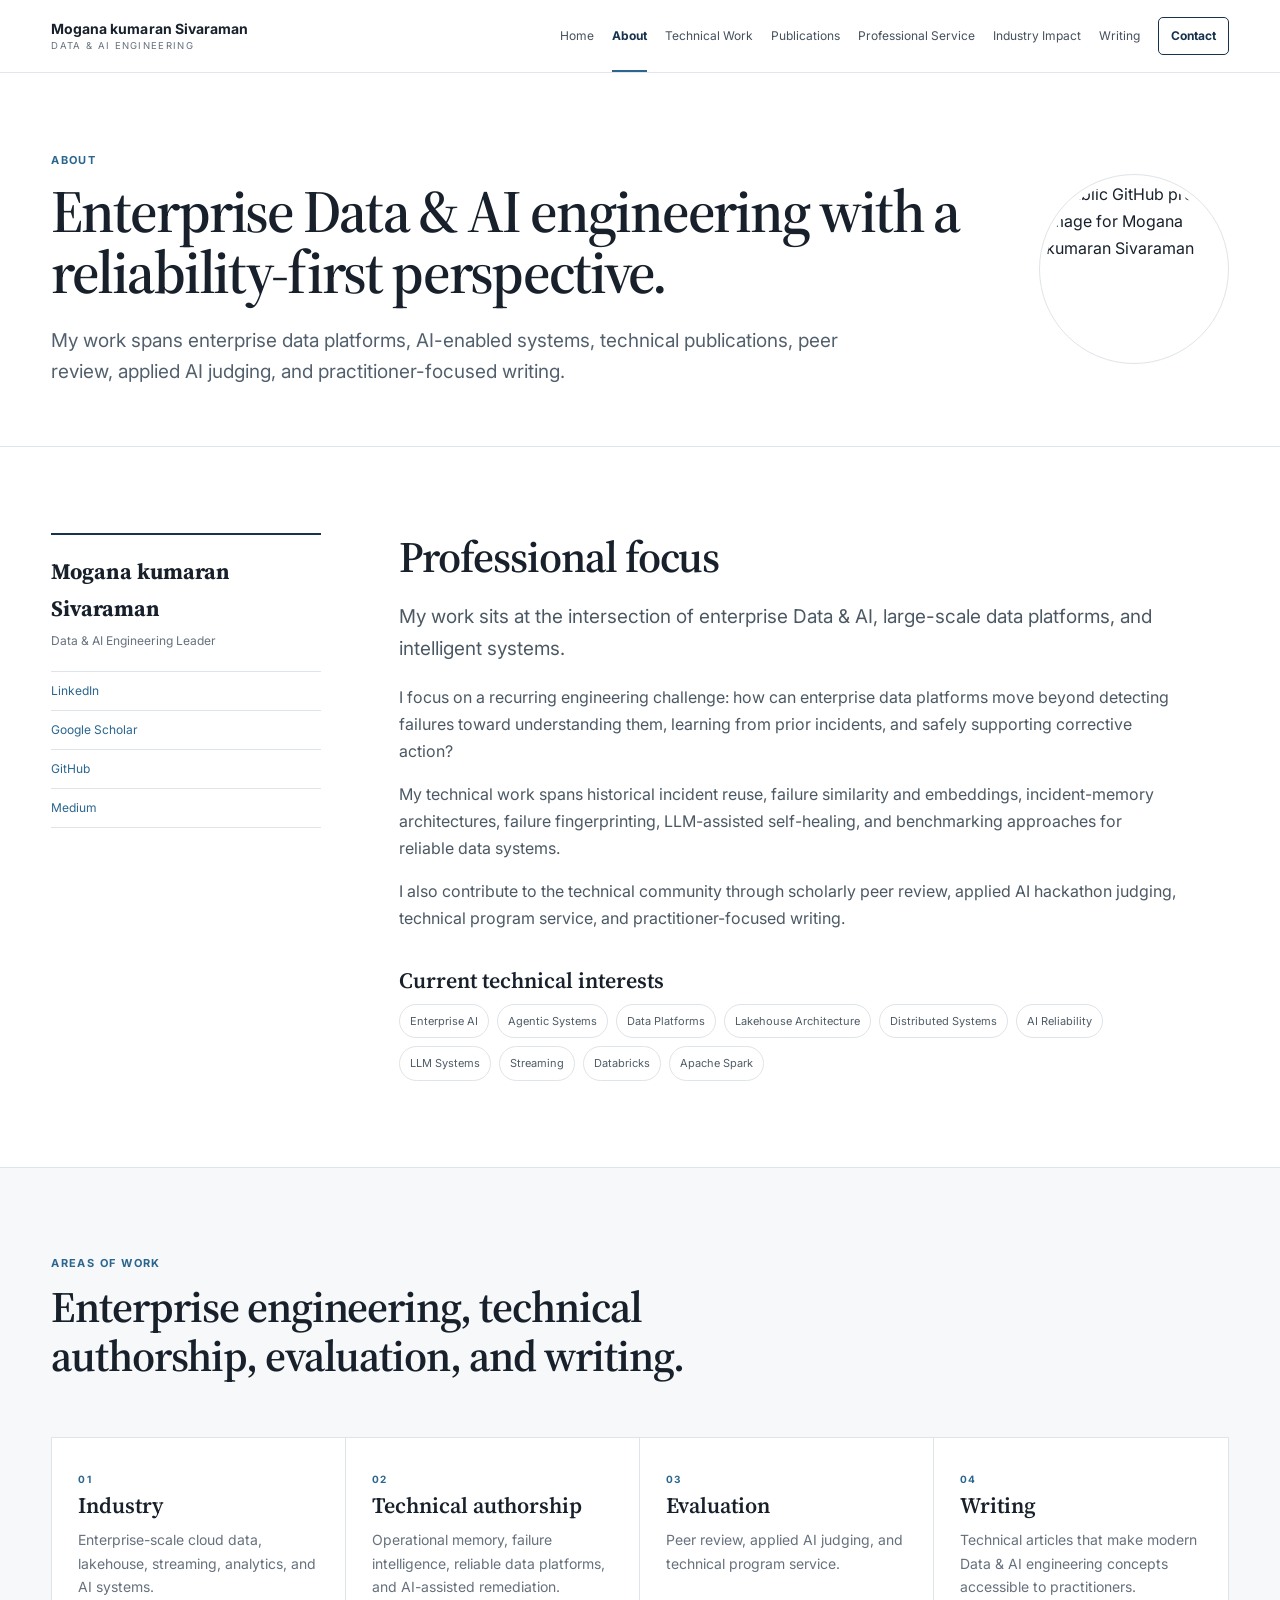
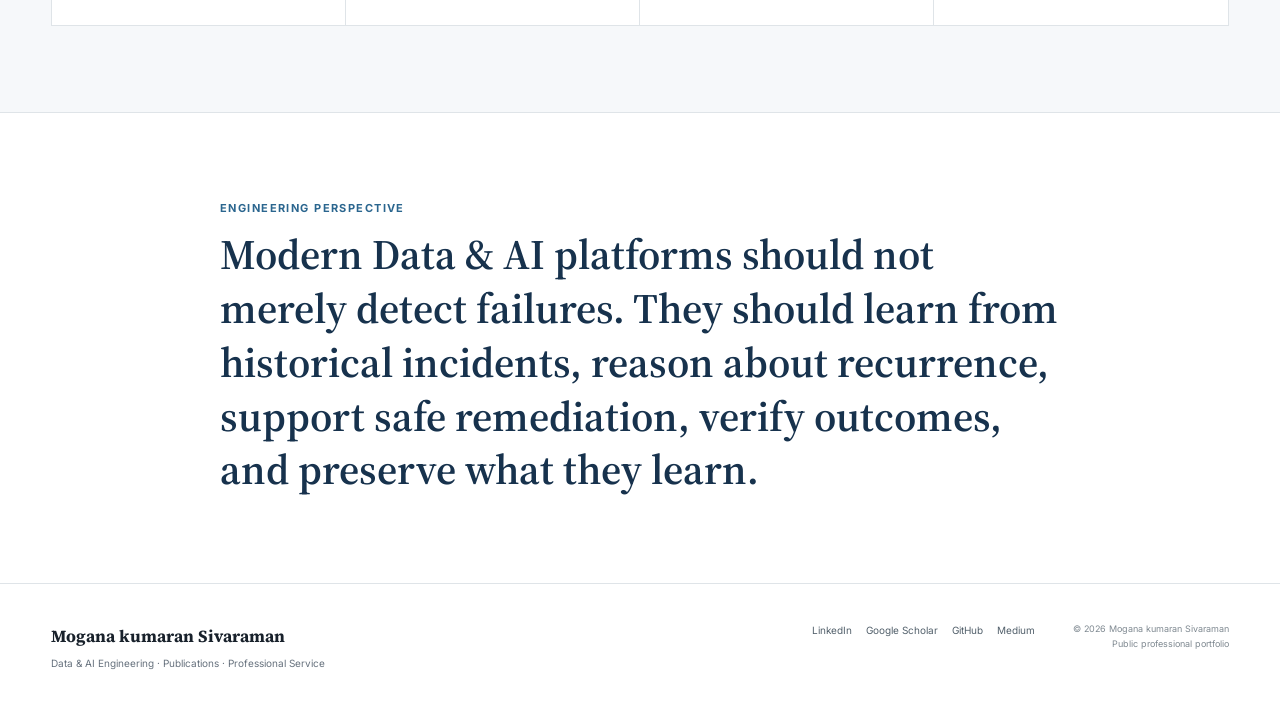
==== commit c81458d0: "Simplify About narrative and remove profile-justification language" ====
--- a/about.html
+++ b/about.html
@@ -13,8 +13,8 @@
 <button aria-controls="site-nav" aria-expanded="false" aria-label="Toggle navigation" class="menu-btn">Menu</button>
 <nav aria-label="Primary" class="nav-links" id="site-nav"><a class="nav-link" href="index.html">Home</a><a aria-current="page" class="nav-link active" href="about.html">About</a><a class="nav-link" href="research.html">Technical Work</a><a class="nav-link" href="publications.html">Publications</a><a class="nav-link" href="professional-service.html">Professional Service</a><a class="nav-link" href="industry-impact.html">Industry Impact</a><a class="nav-link" href="writing.html">Writing</a><a class="contact-button" href="contact.html">Contact</a></nav>
 </div></header><main id="main">
-<section class="page-hero"><div class="shell page-hero-grid"><div><div class="kicker">About</div><h1>Enterprise Data &amp; AI engineering with a reliability-first perspective.</h1><p class="lede">My work combines long-running enterprise technology experience with technical authorship, peer review, applied AI judging, and public writing focused on reliable Data &amp; AI systems.</p></div><img alt="Public GitHub profile image for Mogana kumaran Sivaraman" class="about-photo" src="https://avatars.githubusercontent.com/u/12140882?v=4"/></div></section>
-<section class="section"><div class="shell about-layout"><aside class="profile-sidebar"><div class="sidebar-name"><strong>Mogana kumaran Sivaraman</strong><span>Data &amp; AI Engineering Leader</span></div><div class="sidebar-links"><a href="https://www.linkedin.com/in/mogana-kumaran-s-8ab02026/" rel="me noopener" target="_blank">LinkedIn</a><a href="https://scholar.google.com/citations?user=x5o-nY0AAAAJ&amp;hl=en" rel="me noopener" target="_blank">Google Scholar</a><a href="https://github.com/moganakumaran" rel="me noopener" target="_blank">GitHub</a><a href="https://medium.com/@moganakumaran" rel="me noopener" target="_blank">Medium</a></div></aside><div class="prose-column"><h2>A single professional narrative</h2><p class="large-copy">My work sits at the intersection of enterprise Data &amp; AI, large-scale data platforms, and intelligent systems.</p><p>Across industry and technical publications, I focus on a recurring challenge: how can enterprise data platforms move beyond detecting failures toward understanding them, learning from prior incidents, and safely supporting corrective action?</p><p>That work spans historical incident reuse, failure similarity and embeddings, incident-memory architectures, failure fingerprinting, LLM-assisted self-healing, and benchmarking approaches for reliable data systems.</p><p>In parallel, I contribute to the technical community through scholarly peer review, applied AI hackathon judging, technical program service, and practitioner-focused writing.</p><h3>Current technical interests</h3><div class="tag-cloud"><span>Enterprise AI</span><span>Agentic Systems</span><span>Data Platforms</span><span>Lakehouse Architecture</span><span>Distributed Systems</span><span>AI Reliability</span><span>LLM Systems</span><span>Streaming</span><span>Databricks</span><span>Apache Spark</span></div></div></div></section>
-<section class="section soft"><div class="shell"><div class="section-intro"><div><div class="kicker">How the work connects</div><h2>Industry execution → technical authorship → evaluation → dissemination.</h2></div><p>Each area reinforces the same core Data &amp; AI profile rather than creating separate professional identities.</p></div><div class="process-grid"><article><span>01</span><h3>Industry</h3><p>Enterprise-scale cloud data, lakehouse, streaming, analytics, and AI systems.</p></article><article><span>02</span><h3>Technical authorship</h3><p>Operational memory, failure intelligence, reliable data platforms, and AI-assisted remediation.</p></article><article><span>03</span><h3>Evaluation</h3><p>Peer review, applied AI judging, and technical program service.</p></article><article><span>04</span><h3>Writing</h3><p>Technical articles that make modern Data &amp; AI engineering concepts accessible to practitioners.</p></article></div></div></section>
-<section class="section statement-section"><div class="shell narrow"><div class="kicker">Technical direction</div><blockquote>Modern Data &amp; AI platforms should not merely detect failures. They should learn from historical incidents, reason about recurrence, support safe remediation, verify outcomes, and preserve what they learn.</blockquote></div></section>
+<section class="page-hero"><div class="shell page-hero-grid"><div><div class="kicker">About</div><h1>Enterprise Data &amp; AI engineering with a reliability-first perspective.</h1><p class="lede">My work spans enterprise data platforms, AI-enabled systems, technical publications, peer review, applied AI judging, and practitioner-focused writing.</p></div><img alt="Public GitHub profile image for Mogana kumaran Sivaraman" class="about-photo" src="https://avatars.githubusercontent.com/u/12140882?v=4"/></div></section>
+<section class="section"><div class="shell about-layout"><aside class="profile-sidebar"><div class="sidebar-name"><strong>Mogana kumaran Sivaraman</strong><span>Data &amp; AI Engineering Leader</span></div><div class="sidebar-links"><a href="https://www.linkedin.com/in/mogana-kumaran-s-8ab02026/" rel="me noopener" target="_blank">LinkedIn</a><a href="https://scholar.google.com/citations?user=x5o-nY0AAAAJ&amp;hl=en" rel="me noopener" target="_blank">Google Scholar</a><a href="https://github.com/moganakumaran" rel="me noopener" target="_blank">GitHub</a><a href="https://medium.com/@moganakumaran" rel="me noopener" target="_blank">Medium</a></div></aside><div class="prose-column"><h2>Professional focus</h2><p class="large-copy">My work sits at the intersection of enterprise Data &amp; AI, large-scale data platforms, and intelligent systems.</p><p>I focus on a recurring engineering challenge: how can enterprise data platforms move beyond detecting failures toward understanding them, learning from prior incidents, and safely supporting corrective action?</p><p>My technical work spans historical incident reuse, failure similarity and embeddings, incident-memory architectures, failure fingerprinting, LLM-assisted self-healing, and benchmarking approaches for reliable data systems.</p><p>I also contribute to the technical community through scholarly peer review, applied AI hackathon judging, technical program service, and practitioner-focused writing.</p><h3>Current technical interests</h3><div class="tag-cloud"><span>Enterprise AI</span><span>Agentic Systems</span><span>Data Platforms</span><span>Lakehouse Architecture</span><span>Distributed Systems</span><span>AI Reliability</span><span>LLM Systems</span><span>Streaming</span><span>Databricks</span><span>Apache Spark</span></div></div></div></section>
+<section class="section soft"><div class="shell"><div class="section-intro"><div><div class="kicker">Areas of work</div><h2>Enterprise engineering, technical authorship, evaluation, and writing.</h2></div></div><div class="process-grid"><article><span>01</span><h3>Industry</h3><p>Enterprise-scale cloud data, lakehouse, streaming, analytics, and AI systems.</p></article><article><span>02</span><h3>Technical authorship</h3><p>Operational memory, failure intelligence, reliable data platforms, and AI-assisted remediation.</p></article><article><span>03</span><h3>Evaluation</h3><p>Peer review, applied AI judging, and technical program service.</p></article><article><span>04</span><h3>Writing</h3><p>Technical articles that make modern Data &amp; AI engineering concepts accessible to practitioners.</p></article></div></div></section>
+<section class="section statement-section"><div class="shell narrow"><div class="kicker">Engineering perspective</div><blockquote>Modern Data &amp; AI platforms should not merely detect failures. They should learn from historical incidents, reason about recurrence, support safe remediation, verify outcomes, and preserve what they learn.</blockquote></div></section>
 </main><footer class="site-footer"><div class="shell footer-grid"><div><strong>Mogana kumaran Sivaraman</strong><p>Data &amp; AI Engineering · Publications · Professional Service</p></div><nav aria-label="External profiles" class="footer-links"><a href="https://www.linkedin.com/in/mogana-kumaran-s-8ab02026/" rel="me noopener" target="_blank">LinkedIn</a><a href="https://scholar.google.com/citations?user=x5o-nY0AAAAJ&amp;hl=en" rel="me noopener" target="_blank">Google Scholar</a><a href="https://github.com/moganakumaran" rel="me noopener" target="_blank">GitHub</a><a href="https://medium.com/@moganakumaran" rel="me noopener" target="_blank">Medium</a></nav><div class="footer-meta">© <span data-year=""></span> Mogana kumaran Sivaraman<br/><span>Public professional portfolio</span></div></div></footer><script src="script.js"></script></body></html>
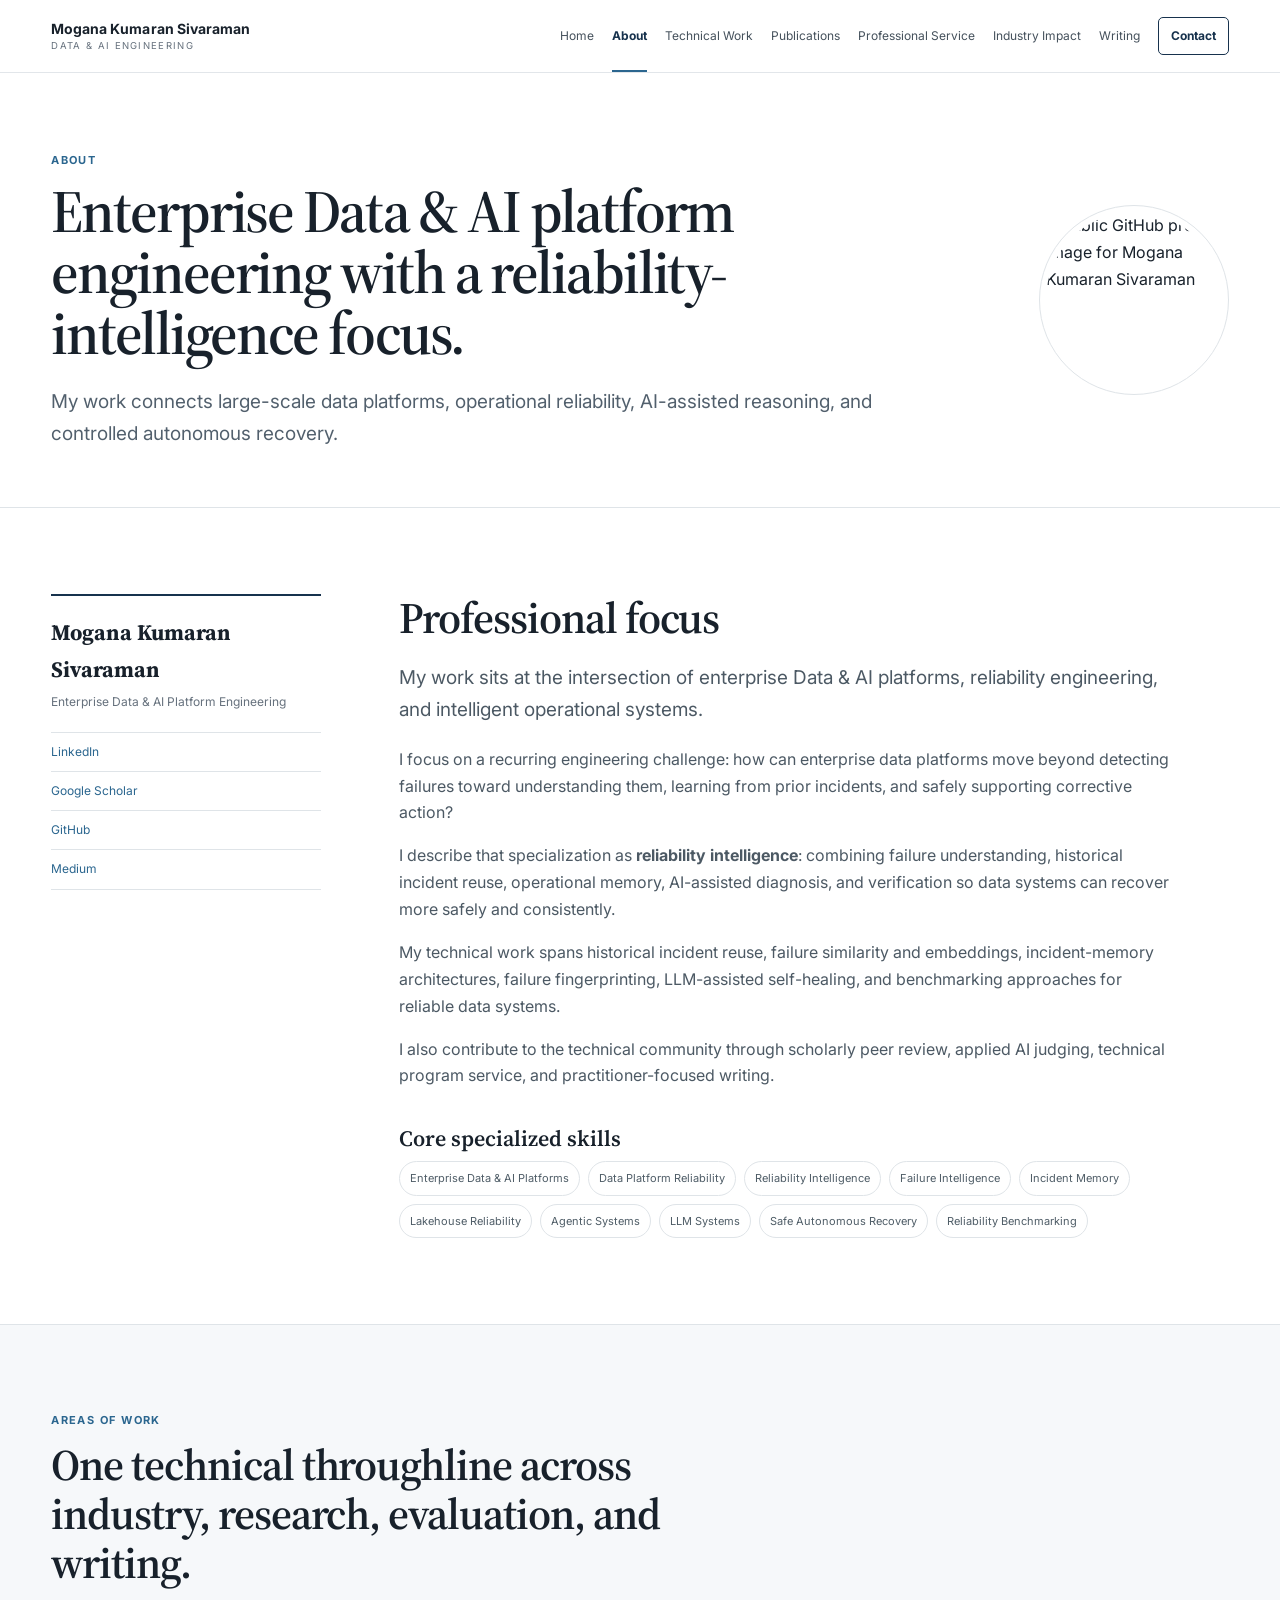
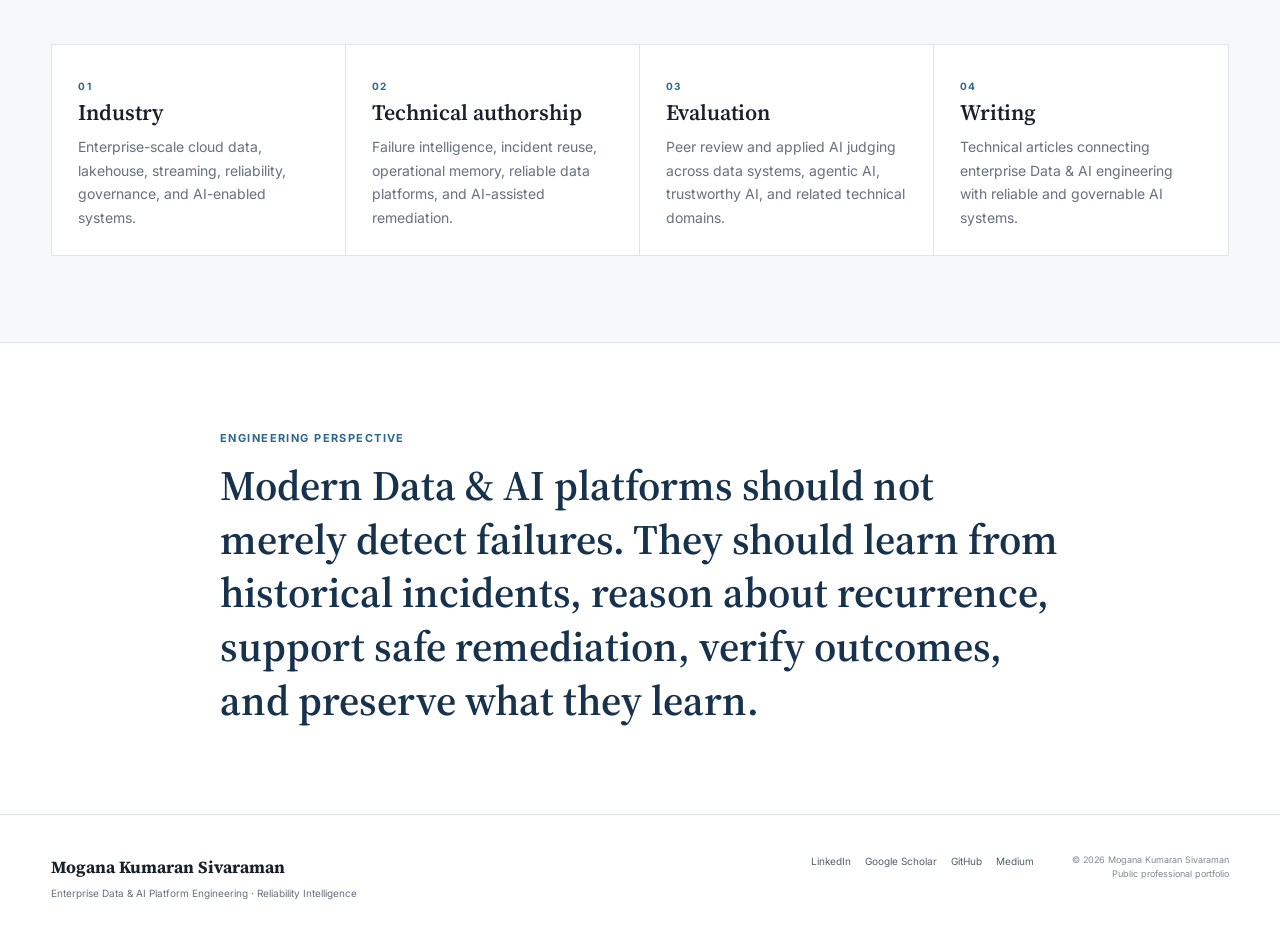
==== commit 4ab8f00c: "Align About page with reliability intelligence narrative" ====
--- a/about.html
+++ b/about.html
@@ -1,20 +1,20 @@
 <!DOCTYPE html>
 <html lang="en"><head>
 <meta charset="utf-8"/><meta content="width=device-width,initial-scale=1" name="viewport"/>
-<title>About | Mogana kumaran Sivaraman</title><meta content="Professional background and technical focus of Mogana kumaran Sivaraman in enterprise Data &amp; AI Engineering, data platforms, AI systems, reliability, publications, and technical service." name="description"/>
+<title>About | Mogana Kumaran Sivaraman</title><meta content="Professional background and technical focus of Mogana Kumaran Sivaraman in enterprise Data &amp; AI platform engineering, reliability intelligence, failure understanding, incident memory, and agentic systems." name="description"/>
 <link href="https://moganakumaran.github.io/portfolio/about.html" rel="canonical"/><link href="favicon.svg" rel="icon" type="image/svg+xml"/><link href="styles.css" rel="stylesheet"/>
 <link href="https://fonts.googleapis.com" rel="preconnect"/><link crossorigin="" href="https://fonts.gstatic.com" rel="preconnect"/>
 <link href="https://fonts.googleapis.com/css2?family=Inter:wght@400;500;600;700&amp;family=Source+Serif+4:opsz,wght@8..60,500;8..60,600&amp;display=swap" rel="stylesheet"/>
-<meta content="About | Mogana kumaran Sivaraman" property="og:title"/><meta content="Enterprise Data &amp; AI Engineering background, technical publications, professional service, and public technical writing." property="og:description"/><meta content="profile" property="og:type"/><meta content="https://moganakumaran.github.io/portfolio/about.html" property="og:url"/>
-<script type="application/ld+json">{"@context":"https://schema.org","@type":"ProfilePage","@id":"https://moganakumaran.github.io/portfolio/about.html#webpage","url":"https://moganakumaran.github.io/portfolio/about.html","name":"About | Mogana kumaran Sivaraman","mainEntity":{"@type":"Person","@id":"https://moganakumaran.github.io/portfolio/#person","name":"Mogana kumaran Sivaraman","url":"https://moganakumaran.github.io/portfolio/","jobTitle":"Data & AI Engineering Leader","image":"https://avatars.githubusercontent.com/u/12140882?v=4","knowsAbout":["Enterprise Data & AI","Data Platform Architecture","Agentic Data Systems","Lakehouse Reliability","Operational Intelligence","Large Language Models","AI Reliability"],"sameAs":["https://www.linkedin.com/in/mogana-kumaran-s-8ab02026/","https://scholar.google.com/citations?user=x5o-nY0AAAAJ&hl=en","https://github.com/moganakumaran","https://medium.com/@moganakumaran"]}}</script>
-<meta content="Mogana kumaran Sivaraman" property="og:site_name"/><meta content="https://avatars.githubusercontent.com/u/12140882?v=4" property="og:image"/><meta content="summary" name="twitter:card"/></head><body><a class="skip-link" href="#main">Skip to content</a>
+<meta content="About | Mogana Kumaran Sivaraman" property="og:title"/><meta content="Enterprise Data &amp; AI platform engineering with a focus on reliability intelligence and safe autonomous operations." property="og:description"/><meta content="profile" property="og:type"/><meta content="https://moganakumaran.github.io/portfolio/about.html" property="og:url"/>
+<script type="application/ld+json">{"@context":"https://schema.org","@type":"ProfilePage","@id":"https://moganakumaran.github.io/portfolio/about.html#webpage","url":"https://moganakumaran.github.io/portfolio/about.html","name":"About | Mogana Kumaran Sivaraman","mainEntity":{"@type":"Person","@id":"https://moganakumaran.github.io/portfolio/#person","name":"Mogana Kumaran Sivaraman","url":"https://moganakumaran.github.io/portfolio/","jobTitle":"Enterprise Data & AI Platform Engineer","image":"https://avatars.githubusercontent.com/u/12140882?v=4","knowsAbout":["Enterprise Data & AI Platform Engineering","Data Platform Reliability Engineering","Reliability Intelligence","Failure Intelligence","Incident Memory","Agentic Data Systems","Lakehouse Reliability","Safe Autonomous Recovery"],"sameAs":["https://www.linkedin.com/in/mogana-kumaran-s-8ab02026/","https://scholar.google.com/citations?user=x5o-nY0AAAAJ&hl=en","https://github.com/moganakumaran","https://medium.com/@moganakumaran"]}}</script>
+<meta content="Mogana Kumaran Sivaraman" property="og:site_name"/><meta content="https://avatars.githubusercontent.com/u/12140882?v=4" property="og:image"/><meta content="summary" name="twitter:card"/></head><body><a class="skip-link" href="#main">Skip to content</a>
 <header class="site-header"><div class="shell nav-shell">
-<a aria-label="Mogana kumaran Sivaraman home" class="brand" href="index.html"><span class="brand-text"><strong>Mogana kumaran Sivaraman</strong><small>Data &amp; AI Engineering</small></span></a>
+<a aria-label="Mogana Kumaran Sivaraman home" class="brand" href="index.html"><span class="brand-text"><strong>Mogana Kumaran Sivaraman</strong><small>Data &amp; AI Engineering</small></span></a>
 <button aria-controls="site-nav" aria-expanded="false" aria-label="Toggle navigation" class="menu-btn">Menu</button>
 <nav aria-label="Primary" class="nav-links" id="site-nav"><a class="nav-link" href="index.html">Home</a><a aria-current="page" class="nav-link active" href="about.html">About</a><a class="nav-link" href="research.html">Technical Work</a><a class="nav-link" href="publications.html">Publications</a><a class="nav-link" href="professional-service.html">Professional Service</a><a class="nav-link" href="industry-impact.html">Industry Impact</a><a class="nav-link" href="writing.html">Writing</a><a class="contact-button" href="contact.html">Contact</a></nav>
 </div></header><main id="main">
-<section class="page-hero"><div class="shell page-hero-grid"><div><div class="kicker">About</div><h1>Enterprise Data &amp; AI engineering with a reliability-first perspective.</h1><p class="lede">My work spans enterprise data platforms, AI-enabled systems, technical publications, peer review, applied AI judging, and practitioner-focused writing.</p></div><img alt="Public GitHub profile image for Mogana kumaran Sivaraman" class="about-photo" src="https://avatars.githubusercontent.com/u/12140882?v=4"/></div></section>
-<section class="section"><div class="shell about-layout"><aside class="profile-sidebar"><div class="sidebar-name"><strong>Mogana kumaran Sivaraman</strong><span>Data &amp; AI Engineering Leader</span></div><div class="sidebar-links"><a href="https://www.linkedin.com/in/mogana-kumaran-s-8ab02026/" rel="me noopener" target="_blank">LinkedIn</a><a href="https://scholar.google.com/citations?user=x5o-nY0AAAAJ&amp;hl=en" rel="me noopener" target="_blank">Google Scholar</a><a href="https://github.com/moganakumaran" rel="me noopener" target="_blank">GitHub</a><a href="https://medium.com/@moganakumaran" rel="me noopener" target="_blank">Medium</a></div></aside><div class="prose-column"><h2>Professional focus</h2><p class="large-copy">My work sits at the intersection of enterprise Data &amp; AI, large-scale data platforms, and intelligent systems.</p><p>I focus on a recurring engineering challenge: how can enterprise data platforms move beyond detecting failures toward understanding them, learning from prior incidents, and safely supporting corrective action?</p><p>My technical work spans historical incident reuse, failure similarity and embeddings, incident-memory architectures, failure fingerprinting, LLM-assisted self-healing, and benchmarking approaches for reliable data systems.</p><p>I also contribute to the technical community through scholarly peer review, applied AI hackathon judging, technical program service, and practitioner-focused writing.</p><h3>Current technical interests</h3><div class="tag-cloud"><span>Enterprise AI</span><span>Agentic Systems</span><span>Data Platforms</span><span>Lakehouse Architecture</span><span>Distributed Systems</span><span>AI Reliability</span><span>LLM Systems</span><span>Streaming</span><span>Databricks</span><span>Apache Spark</span></div></div></div></section>
-<section class="section soft"><div class="shell"><div class="section-intro"><div><div class="kicker">Areas of work</div><h2>Enterprise engineering, technical authorship, evaluation, and writing.</h2></div></div><div class="process-grid"><article><span>01</span><h3>Industry</h3><p>Enterprise-scale cloud data, lakehouse, streaming, analytics, and AI systems.</p></article><article><span>02</span><h3>Technical authorship</h3><p>Operational memory, failure intelligence, reliable data platforms, and AI-assisted remediation.</p></article><article><span>03</span><h3>Evaluation</h3><p>Peer review, applied AI judging, and technical program service.</p></article><article><span>04</span><h3>Writing</h3><p>Technical articles that make modern Data &amp; AI engineering concepts accessible to practitioners.</p></article></div></div></section>
+<section class="page-hero"><div class="shell page-hero-grid"><div><div class="kicker">About</div><h1>Enterprise Data &amp; AI platform engineering with a reliability-intelligence focus.</h1><p class="lede">My work connects large-scale data platforms, operational reliability, AI-assisted reasoning, and controlled autonomous recovery.</p></div><img alt="Public GitHub profile image for Mogana Kumaran Sivaraman" class="about-photo" src="https://avatars.githubusercontent.com/u/12140882?v=4"/></div></section>
+<section class="section"><div class="shell about-layout"><aside class="profile-sidebar"><div class="sidebar-name"><strong>Mogana Kumaran Sivaraman</strong><span>Enterprise Data &amp; AI Platform Engineering</span></div><div class="sidebar-links"><a href="https://www.linkedin.com/in/mogana-kumaran-s-8ab02026/" rel="me noopener" target="_blank">LinkedIn</a><a href="https://scholar.google.com/citations?user=x5o-nY0AAAAJ&amp;hl=en" rel="me noopener" target="_blank">Google Scholar</a><a href="https://github.com/moganakumaran" rel="me noopener" target="_blank">GitHub</a><a href="https://medium.com/@moganakumaran" rel="me noopener" target="_blank">Medium</a></div></aside><div class="prose-column"><h2>Professional focus</h2><p class="large-copy">My work sits at the intersection of enterprise Data &amp; AI platforms, reliability engineering, and intelligent operational systems.</p><p>I focus on a recurring engineering challenge: how can enterprise data platforms move beyond detecting failures toward understanding them, learning from prior incidents, and safely supporting corrective action?</p><p>I describe that specialization as <strong>reliability intelligence</strong>: combining failure understanding, historical incident reuse, operational memory, AI-assisted diagnosis, and verification so data systems can recover more safely and consistently.</p><p>My technical work spans historical incident reuse, failure similarity and embeddings, incident-memory architectures, failure fingerprinting, LLM-assisted self-healing, and benchmarking approaches for reliable data systems.</p><p>I also contribute to the technical community through scholarly peer review, applied AI judging, technical program service, and practitioner-focused writing.</p><h3>Core specialized skills</h3><div class="tag-cloud"><span>Enterprise Data &amp; AI Platforms</span><span>Data Platform Reliability</span><span>Reliability Intelligence</span><span>Failure Intelligence</span><span>Incident Memory</span><span>Lakehouse Reliability</span><span>Agentic Systems</span><span>LLM Systems</span><span>Safe Autonomous Recovery</span><span>Reliability Benchmarking</span></div></div></div></section>
+<section class="section soft"><div class="shell"><div class="section-intro"><div><div class="kicker">Areas of work</div><h2>One technical throughline across industry, research, evaluation, and writing.</h2></div></div><div class="process-grid"><article><span>01</span><h3>Industry</h3><p>Enterprise-scale cloud data, lakehouse, streaming, reliability, governance, and AI-enabled systems.</p></article><article><span>02</span><h3>Technical authorship</h3><p>Failure intelligence, incident reuse, operational memory, reliable data platforms, and AI-assisted remediation.</p></article><article><span>03</span><h3>Evaluation</h3><p>Peer review and applied AI judging across data systems, agentic AI, trustworthy AI, and related technical domains.</p></article><article><span>04</span><h3>Writing</h3><p>Technical articles connecting enterprise Data &amp; AI engineering with reliable and governable AI systems.</p></article></div></div></section>
 <section class="section statement-section"><div class="shell narrow"><div class="kicker">Engineering perspective</div><blockquote>Modern Data &amp; AI platforms should not merely detect failures. They should learn from historical incidents, reason about recurrence, support safe remediation, verify outcomes, and preserve what they learn.</blockquote></div></section>
-</main><footer class="site-footer"><div class="shell footer-grid"><div><strong>Mogana kumaran Sivaraman</strong><p>Data &amp; AI Engineering · Publications · Professional Service</p></div><nav aria-label="External profiles" class="footer-links"><a href="https://www.linkedin.com/in/mogana-kumaran-s-8ab02026/" rel="me noopener" target="_blank">LinkedIn</a><a href="https://scholar.google.com/citations?user=x5o-nY0AAAAJ&amp;hl=en" rel="me noopener" target="_blank">Google Scholar</a><a href="https://github.com/moganakumaran" rel="me noopener" target="_blank">GitHub</a><a href="https://medium.com/@moganakumaran" rel="me noopener" target="_blank">Medium</a></nav><div class="footer-meta">© <span data-year=""></span> Mogana kumaran Sivaraman<br/><span>Public professional portfolio</span></div></div></footer><script src="script.js"></script></body></html>+</main><footer class="site-footer"><div class="shell footer-grid"><div><strong>Mogana Kumaran Sivaraman</strong><p>Enterprise Data &amp; AI Platform Engineering · Reliability Intelligence</p></div><nav aria-label="External profiles" class="footer-links"><a href="https://www.linkedin.com/in/mogana-kumaran-s-8ab02026/" rel="me noopener" target="_blank">LinkedIn</a><a href="https://scholar.google.com/citations?user=x5o-nY0AAAAJ&amp;hl=en" rel="me noopener" target="_blank">Google Scholar</a><a href="https://github.com/moganakumaran" rel="me noopener" target="_blank">GitHub</a><a href="https://medium.com/@moganakumaran" rel="me noopener" target="_blank">Medium</a></nav><div class="footer-meta">© <span data-year=""></span> Mogana Kumaran Sivaraman<br/><span>Public professional portfolio</span></div></div></footer><script src="script.js"></script></body></html>
